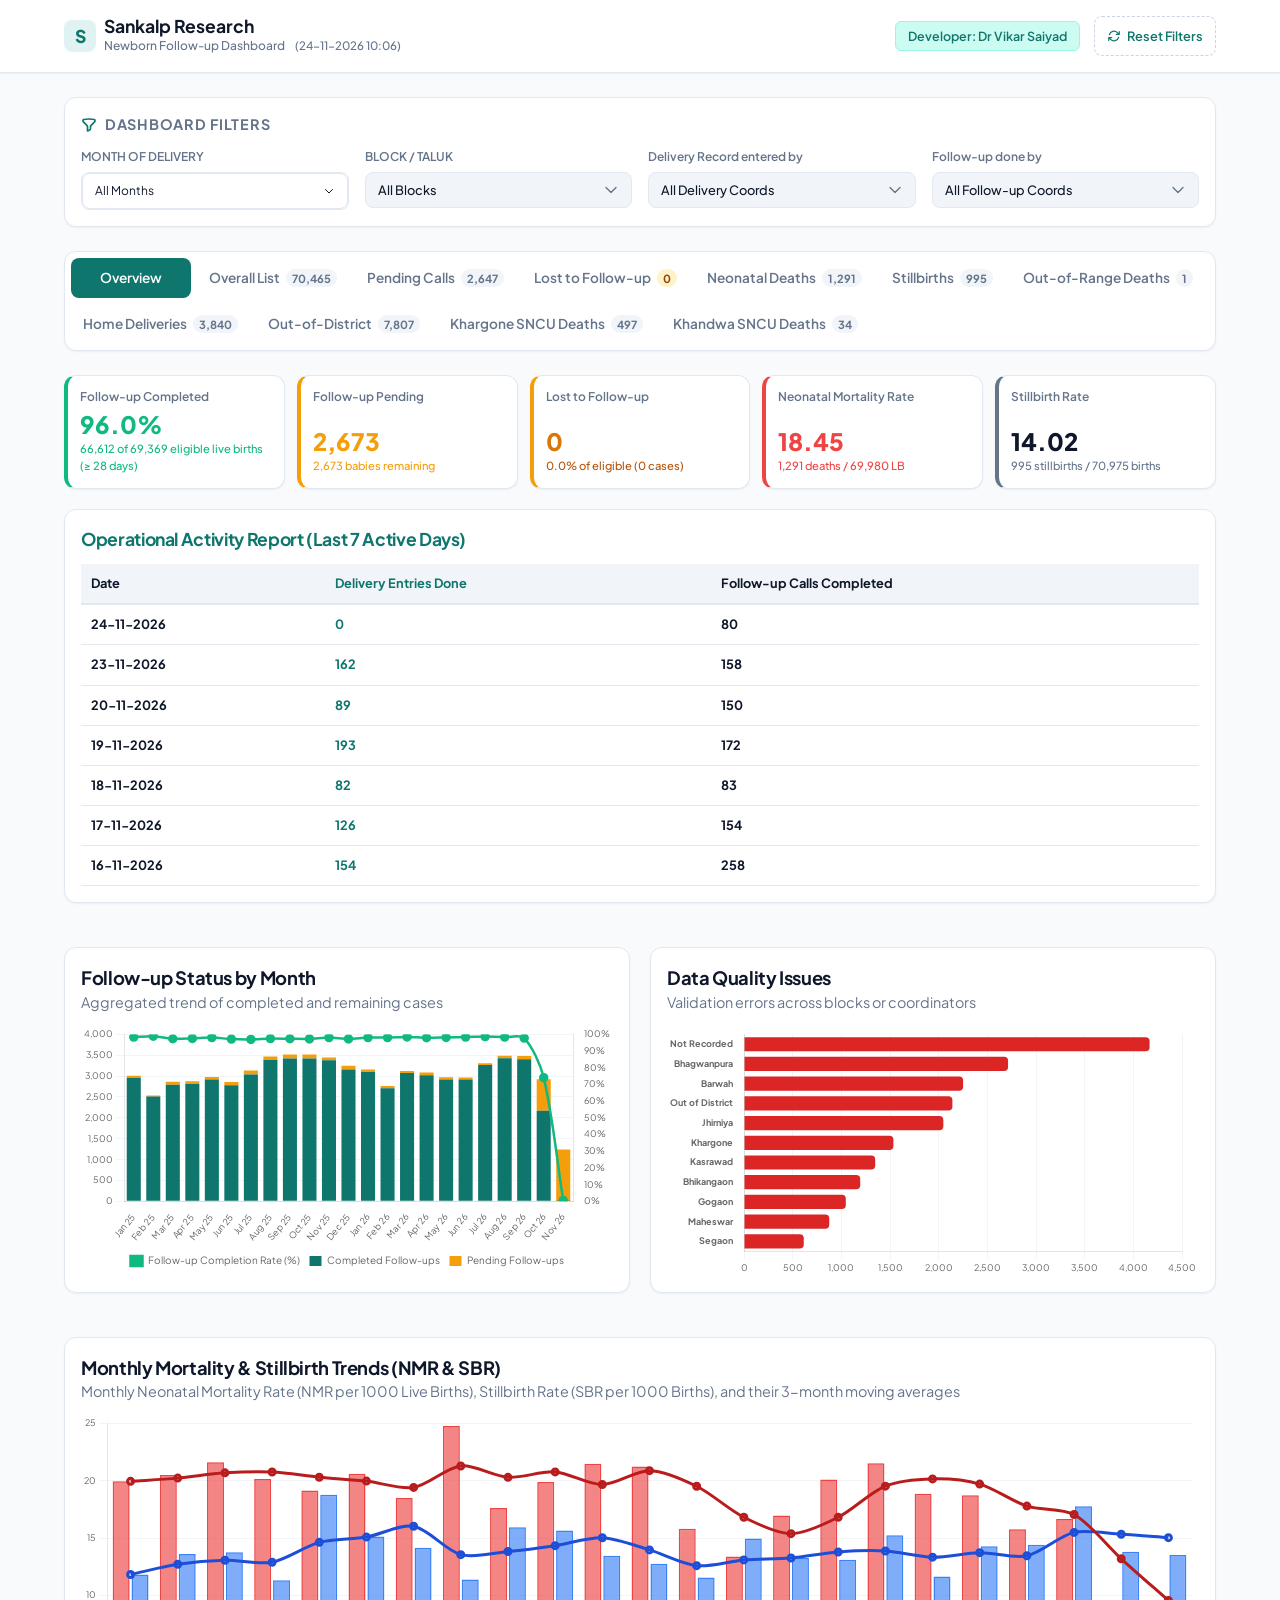
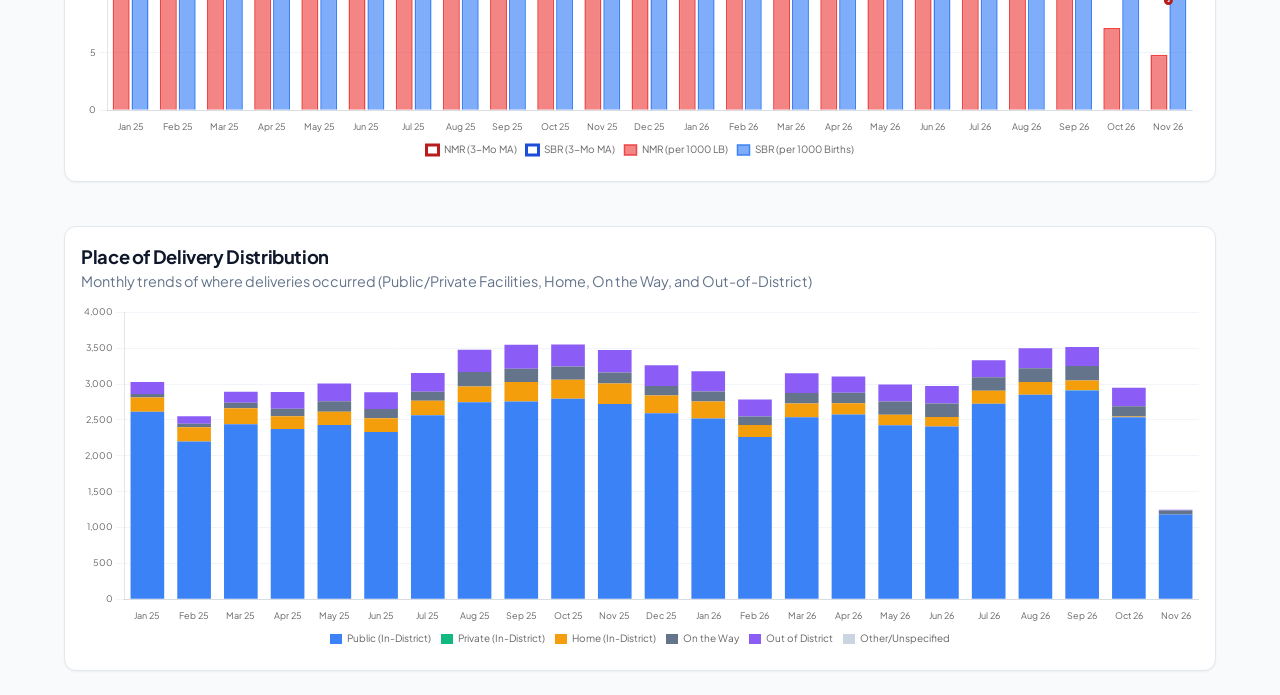
==== index.html @ d277d026 "Dashboard auto-update: 24-11-2026 10:07:12" ====
<!DOCTYPE html>
<html lang="en">
<head>
    <meta charset="UTF-8">
    <meta name="viewport" content="width=device-width, initial-scale=1.0, maximum-scale=1.0, user-scalable=no">
    <title>Sankalp Follow-up Dashboard</title>
    <link rel="stylesheet" href="templates/index.css?v=20261124100701">
    <!-- Chart.js Standalone Bundle -->
    <script src="templates/chart.min.js"></script>
</head>
<body>
    <div class="app-container">
        <!-- Sticky Header Navbar -->
        <header class="app-header">
            <div class="header-inner">
                <div class="brand-section">
                    <div class="brand-logo">S</div>
                    <div class="brand-title-wrap">
                        <span class="brand-title">Sankalp Research</span>
                        <span class="brand-subtitle">Newborn Follow-up Dashboard <span id="dashboard-last-updated" style="font-size: 0.72rem; color: #64748b; font-weight: 500; margin-left: 8px;"></span></span>
                    </div>
                </div>
                <div class="header-actions" style="display: flex; align-items: center; gap: 14px;">
                    <span class="developer-credit" style="font-size: 0.78rem; font-weight: 600; color: #0f766e; background: #ccfbf1; border: 1px solid #99f6e4; padding: 5px 12px; border-radius: 6px; white-space: nowrap;">Developer: Dr Vikar Saiyad</span>
                    <button id="reset-filters" class="reset-filters-btn" title="Reset all active filters">
                        <svg xmlns="http://www.w3.org/2000/svg" fill="none" viewBox="0 0 24 24" stroke-width="2" stroke="currentColor" style="width: 14px; height: 14px;">
                            <path stroke-linecap="round" stroke-linejoin="round" d="M16.023 9.348h4.992v-.001M2.985 19.644v-4.992m0 0h4.992m-4.993 0l3.181 3.183a8.25 8.25 0 0013.803-3.7M4.031 9.865a8.25 8.25 0 0113.803-3.7l3.181 3.182m0-4.991v4.99" />
                        </svg>
                        Reset Filters
                    </button>
                </div>
            </div>
        </header>

        <!-- Main Body Wrapper -->
        <main class="app-main">
            
            <!-- 1. Filters Dashboard Panel -->
            <section class="filters-panel" aria-label="Filters Panel">
                <div class="filters-header">
                    <span class="filters-title">
                        <svg xmlns="http://www.w3.org/2000/svg" fill="none" viewBox="0 0 24 24" stroke-width="2.5" stroke="currentColor" style="width: 16px; height: 16px; stroke: var(--color-primary);">
                            <path stroke-linecap="round" stroke-linejoin="round" d="M12 3c2.755 0 5.455.232 8.083.678.533.09.917.556.917 1.096v1.044a2.25 2.25 0 01-.659 1.591l-5.432 5.432a2.25 2.25 0 00-.659 1.591v2.927a2.25 2.25 0 01-1.244 2.013L9.75 21v-6.568a2.25 2.25 0 00-.659-1.591L3.659 7.409A2.25 2.25 0 013 5.818V4.774c0-.54.384-1.006.917-1.096A48.32 48.32 0 0112 3z" />
                        </svg>
                        Dashboard Filters
                    </span>
                </div>
                <div class="filters-grid">
                    <!-- Month Filter (Custom Multiselect) -->
                    <div class="filter-group" style="position: relative;">
                        <label class="filter-label">MONTH OF DELIVERY</label>
                        <div class="custom-multiselect" id="multiselect-month" style="width: 100%; border: 1px solid var(--color-border); border-radius: var(--radius-sm); background: #fff; cursor: pointer; position: relative;">
                            <div class="multiselect-select-box" style="padding: 6px 12px; font-size: 0.75rem; display: flex; justify-content: space-between; align-items: center; height: 36px; border: 1px solid var(--color-border); border-radius: var(--radius-sm);" onclick="toggleMonthDropdown(event)">
                                <span id="multiselect-label-month">All Months</span>
                                <svg style="width: 12px; height: 12px; fill: none; stroke: currentColor; stroke-width: 2;" viewBox="0 0 24 24">
                                    <path stroke-linecap="round" stroke-linejoin="round" d="M19 9l-7 7-7-7" />
                                </svg>
                            </div>
                            <div class="multiselect-options-container" id="multiselect-options-month" style="display: none; position: absolute; top: 100%; left: 0; right: 0; background: #fff; border: 1px solid var(--color-border); border-radius: var(--radius-sm); max-height: 250px; overflow-y: auto; z-index: 1000; box-shadow: var(--shadow-md); padding: 6px 0;">
                                <div style="padding: 4px 12px; border-bottom: 1px solid var(--color-bg-sunken); display: flex; justify-content: space-between; gap: 8px;">
                                    <button onclick="selectMonthPreset('ALL', event)" style="background: none; border: none; color: var(--color-primary); font-size: 0.7rem; font-weight: 700; cursor: pointer; padding: 0;">Select All</button>
                                    <button onclick="selectMonthPreset('NONE', event)" style="background: none; border: none; color: var(--color-text-muted); font-size: 0.7rem; font-weight: 700; cursor: pointer; padding: 0;">Clear All</button>
                                </div>
                                <div id="multiselect-checkbox-list-month">
                                    <!-- Checkboxes populated dynamically -->
                                </div>
                            </div>
                        </div>
                    </div>
                    <!-- Block Filter -->
                    <div class="filter-group">
                        <label for="filter-block" class="filter-label">BLOCK / TALUK</label>
                        <select id="filter-block" class="filter-select">
                            <option value="ALL">All Blocks</option>
                        </select>
                    </div>
                    <!-- Delivery Coordinator Filter -->
                    <div class="filter-group">
                        <label for="filter-deliv-coord" class="filter-label">Delivery Record entered by</label>
                        <select id="filter-deliv-coord" class="filter-select">
                            <option value="ALL">All Coordinators</option>
                        </select>
                    </div>
                    <!-- Follow-up Coordinator Filter -->
                    <div class="filter-group">
                        <label for="filter-followup-coord" class="filter-label">Follow-up done by</label>
                        <select id="filter-followup-coord" class="filter-select">
                            <option value="ALL">All Coordinators</option>
                        </select>
                    </div>
                </div>
            </section>

            <!-- 2. Tab Navigation Header -->
            <nav class="tab-navigation" aria-label="Dashboard Tab Navigation">
                <button class="tab-btn active" data-tab="overview">
                    Overview
                </button>
                <button class="tab-btn" data-tab="overall">
                    Overall List
                    <span id="badge-overall" class="tab-badge">0</span>
                </button>
                <button class="tab-btn" data-tab="pending">
                    Pending Calls
                    <span id="badge-pending" class="tab-badge">0</span>
                </button>
                <button class="tab-btn" data-tab="lost-followup">
                    Lost to Follow-up
                    <span id="badge-lost-followup" class="tab-badge" style="background: #fef3c7; color: #92400e;">0</span>
                </button>
                <button class="tab-btn" data-tab="deaths">
                    Neonatal Deaths
                    <span id="badge-deaths" class="tab-badge">0</span>
                </button>
                <button class="tab-btn" data-tab="stillbirths">
                    Stillbirths
                    <span id="badge-stillbirths" class="tab-badge">0</span>
                </button>
                <button class="tab-btn" data-tab="out-range-deaths">
                    Out-of-Range Deaths
                    <span id="badge-out-range-deaths" class="tab-badge">0</span>
                </button>
                <button class="tab-btn" data-tab="home-deliveries">
                    Home Deliveries
                    <span id="badge-home-deliveries" class="tab-badge">0</span>
                </button>
                <button class="tab-btn" data-tab="out-district-deliveries">
                    Out-of-District
                    <span id="badge-out-district-deliveries" class="tab-badge">0</span>
                </button>
                <button class="tab-btn" data-tab="sncu-deaths">
                    Khargone SNCU Deaths
                    <span id="badge-sncu-deaths" class="tab-badge">0</span>
                </button>
                <button class="tab-btn" data-tab="khandwa-sncu-deaths">
                    Khandwa SNCU Deaths
                    <span id="badge-khandwa-sncu-deaths" class="tab-badge">0</span>
                </button>
            </nav>

            <!-- ================= TAB 1: OVERVIEW & KPIS ================= -->
            <div id="panel-overview" class="tab-panel active">
                <!-- Summary Statistics Cards -->
                <section class="kpis-grid" aria-label="Key Performance Indicators">
                    <div class="kpi-card kpi-completed">
                        <span class="kpi-title">Follow-up Completed</span>
                        <div>
                            <div id="kpi-completion-rate" class="kpi-value">0%</div>
                            <div id="kpi-completion-detail" class="kpi-subtext" style="color: var(--color-success);">0 completed</div>
                        </div>
                    </div>
                    <div class="kpi-card kpi-pending">
                        <span class="kpi-title">Follow-up Pending</span>
                        <div>
                            <div id="kpi-pending-count" class="kpi-value">0</div>
                            <div id="kpi-pending-detail" class="kpi-subtext" style="color: var(--color-warning);">0 babies remaining</div>
                        </div>
                    </div>
                    <div class="kpi-card kpi-lost" style="border-left: 4px solid #f59e0b; cursor: pointer;" onclick="document.querySelector('[data-tab=\'lost-followup\']').click()" title="Click to view Lost to Follow-up cases">
                        <span class="kpi-title">Lost to Follow-up</span>
                        <div>
                            <div id="kpi-lost-count" class="kpi-value" style="color: #d97706;">0</div>
                            <div id="kpi-lost-detail" class="kpi-subtext" style="color: #b45309;">0 cases</div>
                        </div>
                    </div>
                    <div class="kpi-card kpi-nmr">
                        <span class="kpi-title">Neonatal Mortality Rate</span>
                        <div>
                            <div id="kpi-nmr-rate" class="kpi-value">0.00</div>
                            <div id="kpi-nmr-detail" class="kpi-subtext" style="color: var(--color-danger);">0 deaths / 0 live births</div>
                        </div>
                    </div>
                    <div class="kpi-card kpi-sb">
                        <span class="kpi-title">Stillbirth Rate</span>
                        <div>
                            <div id="kpi-stillbirth-rate" class="kpi-value">0.00</div>
                            <div id="kpi-stillbirth-detail" class="kpi-subtext" style="color: var(--color-text-muted);">0 deaths / 0 total</div>
                        </div>
                    </div>
                </section>

                <!-- Last 7 Days Operational Activity Summary -->
                <section class="activity-banner" style="background:#fff; border:1px solid var(--color-border); border-radius:var(--radius-md); padding:16px; margin-bottom:24px; box-shadow:var(--shadow-sm);">
                    <h2 style="font-size:1.1rem; font-weight:700; color:var(--color-primary); margin:0 0 12px 0; display:flex; align-items:center; gap:8px;">
                         Operational Activity Report (Last 7 Active Days)
                    </h2>
                    <div style="overflow-x:auto;">
                        <table class="linelist-table" style="width:100%; border-collapse:collapse; font-size:0.8rem; background:#fff;">
                            <thead>
                                <tr style="background:var(--color-bg-sunken); text-align:left;">
                                    <th style="padding:10px; border-bottom:2px solid var(--color-border); font-weight:700;">Date</th>
                                    <th style="padding:10px; border-bottom:2px solid var(--color-border); color:var(--color-primary); font-weight:700;">Delivery Entries Done</th>
                                    <th style="padding:10px; border-bottom:2px solid var(--color-border); color:var(--color-secondary); font-weight:700;">Follow-up Calls Completed</th>
                                </tr>
                            </thead>
                            <tbody id="activity-report-body">
                                <!-- Populated dynamically -->
                            </tbody>
                        </table>
                    </div>
                </section>

                <!-- Visual Charts Trend Section -->
                <section class="charts-section" aria-label="Visual Analytics">
                    <div class="chart-card">
                        <div class="chart-header">
                            <h2>Follow-up Status by Month</h2>
                            <p>Aggregated trend of completed and remaining cases</p>
                        </div>
                        <div class="chart-container">
                            <canvas id="monthlyTrendChart"></canvas>
                        </div>
                    </div>
                    <div class="chart-card">
                        <div class="chart-header">
                            <h2>Data Quality Issues</h2>
                            <p>Validation errors across blocks or coordinators</p>
                        </div>
                        <div class="chart-container">
                            <canvas id="blockCompletionChart"></canvas>
                        </div>
                    </div>
                </section>

                <!-- Full-width Monthly Mortality & Stillbirth Trends Chart -->
                <section style="margin-top:24px;">
                    <div class="chart-card" style="width:100%; min-height:400px;">
                        <div class="chart-header">
                            <h2>Monthly Mortality & Stillbirth Trends (NMR & SBR)</h2>
                            <p>Monthly Neonatal Mortality Rate (NMR per 1000 Live Births), Stillbirth Rate (SBR per 1000 Births), and their 3-month moving averages</p>
                        </div>
                        <div class="chart-container" style="height:350px;">
                            <canvas id="mortalityTrendChart"></canvas>
                        </div>
                    </div>
                </section>

                <!-- Place of Delivery Distribution Chart -->
                <section style="margin-top:24px;">
                    <div class="chart-card" style="width:100%; min-height:400px;">
                        <div class="chart-header">
                            <h2>Place of Delivery Distribution</h2>
                            <p>Monthly trends of where deliveries occurred (Public/Private Facilities, Home, On the Way, and Out-of-District)</p>
                        </div>
                        <div class="chart-container" style="height:350px;">
                            <canvas id="placeOfDeliveryChart"></canvas>
                        </div>
                    </div>
                </section>
            </div>

            <!-- ================= TAB 2: OVERALL LINE LIST ================= -->
            <div id="panel-overall" class="tab-panel">
                <div class="line-list-wrapper">
                    <div class="list-header-row">
                        <div class="list-title-wrap">
                            <h2>Overall Delivery Records</h2>
                            <p>Full registry of births, tracking delivery status and outcomes (Click rows to expand details)</p>
                        </div>
                        <div class="list-controls">
                            <!-- Toggle to show only discrepancy cases -->
                            <div class="filter-group" style="margin: 0; min-width: 180px; display: inline-flex; flex-direction: column;">
                                <label for="filter-discrepancy-notif-reg" class="filter-label" style="font-size: 0.65rem; margin-bottom: 2px; font-weight: 700; color: var(--color-text-muted);">NOTIFICATION & REGISTRATION VALIDATION FILTER</label>
                                <select id="filter-discrepancy-notif-reg" class="filter-select" style="font-size: 0.75rem; padding: 4px 8px; height: 32px; border: 1px solid var(--color-border); border-radius: var(--radius-sm); background: #fff; cursor: pointer;">
                                    <option value="ALL">All Records</option>
                                    <option value="ANY">Any Form 1 Error</option>
                                    <option value="NONE">No Form 1 Error</option>
                                    <option value="1.1">1.1 Delivery Date Missing</option>
                                    <option value="1.2">1.2 Block Name Missing</option>
                                    <option value="1.3">1.3 Gestational Age Missing</option>
                                    <option value="1.4">1.4 Gestational Age Mismatch</option>
                                    <option value="1.5">1.5 Delivery Type Missing</option>
                                    <option value="1.6">1.6 Delivery Location Missing</option>
                                    <option value="1.7">1.7 Number of Babies Delivered Missing</option>
                                    <option value="1.8">1.8 Baby Not Registered after Notification</option>
                                    <option value="1.9">1.9 Status of the baby at birth mismatched</option>
                                    <option value="1.10">1.10 Stillbirth with GA < 28 wks or Weight < 1000g</option>
                                    <option value="1.11">1.11 Baby Gender Missing</option>
                                    <option value="1.12">1.12 Birth Weight Missing / 9999</option>
                                    <option value="1.13">1.13 Gestational Age < 24 for Live Birth</option>
                                    <option value="1.14">1.14 Intergrowth Chart GA vs BW Mismatch</option>
                                    <option value="1.15">1.15 Mobile Number Issues</option>
                                    <option value="1.16">1.16 Duplicate Entries</option>
                                    <option value="1.17">1.17 Future Date Issues</option>
                                </select>
                            </div>
                            <div class="filter-group" style="margin: 0; min-width: 180px; display: inline-flex; flex-direction: column; margin-left: 12px;">
                                <label for="filter-discrepancy-day29" class="filter-label" style="font-size: 0.65rem; margin-bottom: 2px; font-weight: 700; color: var(--color-text-muted);">DAY 29 FOLLOW-UP VALIDATION FILTER</label>
                                <select id="filter-discrepancy-day29" class="filter-select" style="font-size: 0.75rem; padding: 4px 8px; height: 32px; border: 1px solid var(--color-border); border-radius: var(--radius-sm); background: #fff; cursor: pointer;">
                                    <option value="ALL">All Records</option>
                                    <option value="ANY">Any Form 2 Error</option>
                                    <option value="NONE">No Form 2 Error</option>
                                    <option value="2.1">2.1 Status of Baby at Day 29 Follow-up Missing / Due</option>
                                    <option value="2.2">2.2 Date of Death Missing</option>
                                    <option value="2.3">2.3 Place of Death Missing</option>
                                    <option value="2.4">2.4 Age at Death Invalid</option>
                                    <option value="2.5">2.5 Factors Associated with newborn deaths missing</option>
                                    <option value="2.6">2.6 Follow-up Date Conflicts</option>
                                    <option value="2.7">2.7 Death Timeline Issues</option>
                                </select>
                            </div>
                            <div class="filter-group" style="margin: 0; min-width: 180px; display: inline-flex; flex-direction: column; margin-left: 12px;">
                                <label for="filter-deliv-loc" class="filter-label" style="font-size: 0.65rem; margin-bottom: 2px; font-weight: 700; color: var(--color-text-muted);">DELIVERY LOCATION FILTER</label>
                                <select id="filter-deliv-loc" class="filter-select" style="font-size: 0.75rem; padding: 4px 8px; height: 32px; border: 1px solid var(--color-border); border-radius: var(--radius-sm); background: #fff; cursor: pointer;">
                                    <option value="ALL">All Locations</option>
                                    <option value="Public Facility (In-District)">Public Facility (In-District)</option>
                                    <option value="Private Facility (In-District)">Private Facility (In-District)</option>
                                    <option value="Home (In-District)">Home (In-District)</option>
                                    <option value="On the Way">On the Way</option>
                                    <option value="Out of District">Out of District</option>
                                    <option value="Other/Unspecified">Other/Unspecified</option>
                                </select>
                            </div>
                            <span id="overall-count-badge" class="list-count-badge">0 records</span>
                            <div class="search-bar-wrap">
                                <svg class="search-icon" xmlns="http://www.w3.org/2000/svg" fill="none" viewBox="0 0 24 24" stroke-width="2" stroke="currentColor">
                                    <path stroke-linecap="round" stroke-linejoin="round" d="M21 21l-5.197-5.197m0 0A7.5 7.5 0 105.196 5.196a7.5 7.5 0 0010.637 10.637z" />
                                </svg>
                                <input id="search-overall" type="search" class="search-input" placeholder="Search mother name, ID, phone...">
                            </div>
                            <div class="export-btn-group" style="display: flex; gap: 8px; align-items: center; margin-left: 12px; margin-right: 4px;">
                                <button onclick="exportToCSV('overall')" class="export-btn" title="Export filtered list to Excel CSV" style="display: inline-flex; align-items: center; gap: 4px; padding: 5px 10px; font-size: 11px; font-weight: 600; color: #fff; background: var(--color-primary); border: none; border-radius: var(--radius-sm); cursor: pointer; transition: background 0.15s ease;">
                                    <svg style="width: 12px; height: 12px;" fill="currentColor" viewBox="0 0 24 24"><path d="M19 9h-4V3H9v6H5l7 7 7-7zM5 18v2h14v-2H5z"/></svg> Export
                                </button>
                                <button onclick="copyToClipboard('overall')" class="export-btn" title="Copy filtered list to clipboard" style="display: inline-flex; align-items: center; gap: 4px; padding: 5px 10px; font-size: 11px; font-weight: 600; color: #fff; background: var(--color-secondary); border: none; border-radius: var(--radius-sm); cursor: pointer; transition: background 0.15s ease;">
                                    <svg style="width: 12px; height: 12px;" fill="currentColor" viewBox="0 0 24 24"><path d="M16 1H4c-1.1 0-2 .9-2 2v14h2V3h12V1zm3 4H8c-1.1 0-2 .9-2 2v14c0 1.1.9 2 2 2h11c1.1 0 2-.9 2-2V7c0-1.1-.9-2-2-2zm0 16H8V7h11v14z"/></svg> Copy
                                </button>
                            </div>
                        </div>
                    </div>

                    <!-- Desktop Tables Container -->
                    <div class="table-responsive-container">
                        <table class="dashboard-table" id="overall-table">
                            <thead>
                                <tr>
                                    <th class="sortable" data-sort="id">Record ID <span class="sort-indicator"></span></th>
                                    <th class="sortable" data-sort="block">Block <span class="sort-indicator"></span></th>
                                    <th class="sortable" data-sort="name">Mother Name <span class="sort-indicator"></span></th>
                                    <th class="sortable" data-sort="deliv_date">Delivery Date <span class="sort-indicator"></span></th>
                                    <th class="sortable" data-sort="deliv_loc">Delivery Location <span class="sort-indicator"></span></th>
                                    <th class="sortable" data-sort="deliv_place">Delivery Place Name <span class="sort-indicator"></span></th>
                                    <th class="sortable" data-sort="phone1">Family Mobile <span class="sort-indicator"></span></th>
                                    <th>Baby 1 Final Status</th>
                                    <th>Baby 2 Final Status</th>
                                    <th>Baby 3 Final Status</th>
                                    <th class="sortable" data-sort="has_disc">Issues <span class="sort-indicator"></span></th>
                                </tr>
                            </thead>
                            <tbody id="overall-table-body">
                                <!-- Populated dynamically -->
                            </tbody>
                        </table>
                    </div>

                    <!-- Mobile Card Stack Container -->
                    <div id="overall-cards-container" class="cards-list-container">
                        <!-- Populated dynamically -->
                    </div>

                    <div class="load-more-wrap">
                        <button id="load-more-overall" class="load-more-btn">Load More Records</button>
                    </div>
                </div>
            </div>

            <!-- ================= TAB 3: PENDING FOLLOW UP LINE LIST ================= -->
            <div id="panel-pending" class="tab-panel">
                <div class="line-list-wrapper">
                    <div class="list-header-row">
                        <div class="list-title-wrap">
                            <h2>Remaining 28-day Follow-up Calls</h2>
                            <p>Live list of mothers requiring newborn tracking calls with address & ASHA contacts</p>
                        </div>
                        <div class="list-controls">
                            <span id="pending-count-badge" class="list-count-badge">0 pending</span>
                            <div class="filter-group-inline" style="margin-right: 12px; display: inline-flex; align-items: center; gap: 6px;">
                                <label for="filter-pending-type" style="font-size: 0.65rem; font-weight: 700; color: var(--color-text-muted); text-transform: uppercase;">Follow-up Type</label>
                                <select id="filter-pending-type" class="filter-select" style="font-size: 0.75rem; padding: 4px 8px; height: 32px; border: 1px solid var(--color-border); border-radius: var(--radius-sm); background: #fff; cursor: pointer; min-width: 250px;">
                                    <option value="ALL">All Pending (Age >= 29 Days)</option>
                                    <option value="D29">29th Day Follow-up (Age 29 Days)</option>
                                    <option value="OVERDUE">Previous Pending Follow-ups (Age >= 30 Days)</option>
                                </select>
                            </div>
                            <div class="search-bar-wrap">
                                <svg class="search-icon" xmlns="http://www.w3.org/2000/svg" fill="none" viewBox="0 0 24 24" stroke-width="2" stroke="currentColor">
                                    <path stroke-linecap="round" stroke-linejoin="round" d="M21 21l-5.197-5.197m0 0A7.5 7.5 0 105.196 5.196a7.5 7.5 0 0010.637 10.637z" />
                                </svg>
                                <input id="search-pending" type="search" class="search-input" placeholder="Search name, phone, village...">
                            </div>
                            <div class="export-btn-group" style="display: flex; gap: 8px; align-items: center; margin-left: 12px; margin-right: 4px;">
                                <button onclick="exportToCSV('pending')" class="export-btn" title="Export filtered list to Excel CSV" style="display: inline-flex; align-items: center; gap: 4px; padding: 5px 10px; font-size: 11px; font-weight: 600; color: #fff; background: var(--color-primary); border: none; border-radius: var(--radius-sm); cursor: pointer; transition: background 0.15s ease;">
                                    <svg style="width: 12px; height: 12px;" fill="currentColor" viewBox="0 0 24 24"><path d="M19 9h-4V3H9v6H5l7 7 7-7zM5 18v2h14v-2H5z"/></svg> Export
                                </button>
                                <button onclick="copyToClipboard('pending')" class="export-btn" title="Copy filtered list to clipboard" style="display: inline-flex; align-items: center; gap: 4px; padding: 5px 10px; font-size: 11px; font-weight: 600; color: #fff; background: var(--color-secondary); border: none; border-radius: var(--radius-sm); cursor: pointer; transition: background 0.15s ease;">
                                    <svg style="width: 12px; height: 12px;" fill="currentColor" viewBox="0 0 24 24"><path d="M16 1H4c-1.1 0-2 .9-2 2v14h2V3h12V1zm3 4H8c-1.1 0-2 .9-2 2v14c0 1.1.9 2 2 2h11c1.1 0 2-.9 2-2V7c0-1.1-.9-2-2-2zm0 16H8V7h11v14z"/></svg> Copy
                                </button>
                            </div>
                        </div>
                    </div>

                    <!-- Desktop Tables Container -->
                    <div class="table-responsive-container">
                        <table class="dashboard-table" id="pending-table">
                            <thead>
                                <tr>
                                    <th class="sortable" data-sort="id">Record ID <span class="sort-indicator"></span></th>
                                    <th class="sortable" data-sort="block">Block <span class="sort-indicator"></span></th>
                                    <th class="sortable" data-sort="name">Mother Name <span class="sort-indicator"></span></th>
                                    <th class="sortable" data-sort="delivery_date">Delivery Date <span class="sort-indicator"></span></th>
                                    <th class="sortable" data-sort="coord">Entered By <span class="sort-indicator"></span></th>
                                    <th class="sortable" data-sort="village">Address Details (Village, GP) <span class="sort-indicator"></span></th>
                                    <th>ASHA & Subcentre Contacts</th>
                                    <th>Calls (Pill Buttons)</th>
                                    <th>Final Status</th>
                                </tr>
                            </thead>
                            <tbody id="pending-table-body">
                                <!-- Populated dynamically -->
                            </tbody>
                        </table>
                    </div>

                    <!-- Mobile Card Stack Container -->
                    <div id="pending-cards-container" class="cards-list-container">
                        <!-- Populated dynamically -->
                    </div>

                    <div class="load-more-wrap">
                        <button id="load-more-pending" class="load-more-btn">Load More Pending</button>
                    </div>
                </div>
            </div>


            <!-- ================= TAB: LOST TO FOLLOW-UP LINE LIST ================= -->
            <div id="panel-lost-followup" class="tab-panel">
                <div class="line-list-wrapper">
                    <div class="list-header-row">
                        <div class="list-title-wrap">
                            <h2>Lost to Follow-up Cases</h2>
                            <p>Line list of mothers and newborns where 28-day follow-up could not be completed due to invalid numbers, switch off, or migration</p>
                        </div>
                        <div class="list-controls">
                            <span id="lost-followup-count-badge" class="list-count-badge">0 cases</span>
                            <div class="filter-group-inline" style="margin-right: 12px; display: inline-flex; align-items: center; gap: 6px;">
                                <label for="filter-lost-category" style="font-size: 0.65rem; font-weight: 700; color: var(--color-text-muted); text-transform: uppercase;">Lost Reason</label>
                                <select id="filter-lost-category" class="filter-select" style="font-size: 0.75rem; padding: 4px 8px; height: 32px; border: 1px solid var(--color-border); border-radius: var(--radius-sm); background: #fff; cursor: pointer; min-width: 200px;">
                                    <option value="ALL">All Reasons</option>
                                    <option value="Wrong Number">Wrong Number (गलत नंबर)</option>
                                    <option value="Switched Off">Switched Off (स्विच ऑफ)</option>
                                    <option value="Not Responding">Not Responding (कॉल नहीं उठाया)</option>
                                    <option value="Contact Not Available">Contact Not Available (संपर्क उपलब्ध नहीं)</option>
                                    <option value="Out of District / Migrated">Out of District / Migrated (पलायन)</option>
                                    <option value="Other Reason">Other Reason (अन्य कारण)</option>
                                </select>
                            </div>
                            <div class="search-bar-wrap">
                                <svg class="search-icon" xmlns="http://www.w3.org/2000/svg" fill="none" viewBox="0 0 24 24" stroke-width="2" stroke="currentColor">
                                    <path stroke-linecap="round" stroke-linejoin="round" d="M21 21l-5.197-5.197m0 0A7.5 7.5 0 105.196 5.196a7.5 7.5 0 0010.637 10.637z" />
                                </svg>
                                <input id="search-lost-followup" type="search" class="search-input" placeholder="Search name, phone, village, reason...">
                            </div>
                            <div class="export-btn-group" style="display: flex; gap: 8px; align-items: center; margin-left: 12px; margin-right: 4px;">
                                <button onclick="exportToCSV('lost-followup')" class="export-btn" title="Export filtered list to Excel CSV" style="display: inline-flex; align-items: center; gap: 4px; padding: 5px 10px; font-size: 11px; font-weight: 600; color: #fff; background: var(--color-primary); border: none; border-radius: var(--radius-sm); cursor: pointer; transition: background 0.15s ease;">
                                    <svg style="width: 12px; height: 12px;" fill="currentColor" viewBox="0 0 24 24"><path d="M19 9h-4V3H9v6H5l7 7 7-7zM5 18v2h14v-2H5z"/></svg> Export
                                </button>
                                <button onclick="copyToClipboard('lost-followup')" class="export-btn" title="Copy filtered list to clipboard" style="display: inline-flex; align-items: center; gap: 4px; padding: 5px 10px; font-size: 11px; font-weight: 600; color: #fff; background: var(--color-secondary); border: none; border-radius: var(--radius-sm); cursor: pointer; transition: background 0.15s ease;">
                                    <svg style="width: 12px; height: 12px;" fill="currentColor" viewBox="0 0 24 24"><path d="M16 1H4c-1.1 0-2 .9-2 2v14h2V3h12V1zm3 4H8c-1.1 0-2 .9-2 2v14c0 1.1.9 2 2 2h11c1.1 0 2-.9 2-2V7c0-1.1-.9-2-2-2zm0 16H8V7h11v14z"/></svg> Copy
                                </button>
                            </div>
                        </div>
                    </div>

                    <!-- Desktop Tables Container -->
                    <div class="table-responsive-container">
                        <table class="dashboard-table" id="lost-followup-table">
                            <thead>
                                <tr>
                                    <th class="sortable" data-sort="id">Record ID <span class="sort-indicator"></span></th>
                                    <th class="sortable" data-sort="block">Block <span class="sort-indicator"></span></th>
                                    <th class="sortable" data-sort="name">Mother Name <span class="sort-indicator"></span></th>
                                    <th class="sortable" data-sort="delivery_date">Delivery Date & Age <span class="sort-indicator"></span></th>
                                    <th class="sortable" data-sort="followup_coord">Follow-up Coordinator <span class="sort-indicator"></span></th>
                                    <th class="sortable" data-sort="village">Address Details (Village, Subcentre) <span class="sort-indicator"></span></th>
                                    <th>ANM & CHO Contacts</th>
                                    <th>Family Mobile No.</th>
                                    <th>Loss Category & Remark</th>
                                </tr>
                            </thead>
                            <tbody id="lost-followup-table-body">
                                <!-- Populated dynamically -->
                            </tbody>
                        </table>
                    </div>

                    <!-- Mobile Card Stack Container -->
                    <div id="lost-followup-cards-container" class="cards-list-container">
                        <!-- Populated dynamically -->
                    </div>

                    <div class="load-more-wrap">
                        <button id="load-more-lost-followup" class="load-more-btn">Load More Lost Cases</button>
                    </div>
                </div>
            </div>

            <!-- ================= TAB 4: NEONATAL DEATHS LINE LIST ================= -->
            <div id="panel-deaths" class="tab-panel">
                <div class="line-list-wrapper">
                    <div class="list-header-row">
                        <div class="list-title-wrap">
                            <h2>Neonatal Death Registry (<= 28 Days)</h2>
                            <p>List of live-born babies who died during the neonatal follow-up window</p>
                        </div>
                        <div class="list-controls">
                            <span id="deaths-count-badge" class="list-count-badge">0 deaths</span>
                            <div class="search-bar-wrap">
                                <svg class="search-icon" xmlns="http://www.w3.org/2000/svg" fill="none" viewBox="0 0 24 24" stroke-width="2" stroke="currentColor">
                                    <path stroke-linecap="round" stroke-linejoin="round" d="M21 21l-5.197-5.197m0 0A7.5 7.5 0 105.196 5.196a7.5 7.5 0 0010.637 10.637z" />
                                </svg>
                                <input id="search-deaths" type="search" class="search-input" placeholder="Search mother name, baby ID...">
                            </div>
                            <div class="export-btn-group" style="display: flex; gap: 8px; align-items: center; margin-left: 12px; margin-right: 4px;">
                                <button onclick="exportToCSV('deaths')" class="export-btn" title="Export filtered list to Excel CSV" style="display: inline-flex; align-items: center; gap: 4px; padding: 5px 10px; font-size: 11px; font-weight: 600; color: #fff; background: var(--color-primary); border: none; border-radius: var(--radius-sm); cursor: pointer; transition: background 0.15s ease;">
                                    <svg style="width: 12px; height: 12px;" fill="currentColor" viewBox="0 0 24 24"><path d="M19 9h-4V3H9v6H5l7 7 7-7zM5 18v2h14v-2H5z"/></svg> Export
                                </button>
                                <button onclick="copyToClipboard('deaths')" class="export-btn" title="Copy filtered list to clipboard" style="display: inline-flex; align-items: center; gap: 4px; padding: 5px 10px; font-size: 11px; font-weight: 600; color: #fff; background: var(--color-secondary); border: none; border-radius: var(--radius-sm); cursor: pointer; transition: background 0.15s ease;">
                                    <svg style="width: 12px; height: 12px;" fill="currentColor" viewBox="0 0 24 24"><path d="M16 1H4c-1.1 0-2 .9-2 2v14h2V3h12V1zm3 4H8c-1.1 0-2 .9-2 2v14c0 1.1.9 2 2 2h11c1.1 0 2-.9 2-2V7c0-1.1-.9-2-2-2zm0 16H8V7h11v14z"/></svg> Copy
                                </button>
                            </div>
                        </div>
                    </div>

                    <!-- Neonatal Deaths Sub-Filters -->
                    <div class="tab-filters-row" style="display:flex; flex-wrap:wrap; gap:16px; margin-bottom:16px; background:#f8fafc; padding:12px; border-radius:var(--radius-sm); border: 1px solid var(--color-border); align-items:center;">
                        <div class="filter-group" style="margin: 0; min-width: 140px; display: flex; flex-direction: column;">
                            <label for="filter-death-baby-num" class="filter-label" style="font-size: 0.65rem; margin-bottom: 2px; font-weight:700; color: var(--color-text-muted);">FILTER BY BABY NUMBER</label>
                            <select id="filter-death-baby-num" class="filter-select" style="font-size: 0.75rem; padding: 4px 8px; height: 32px; width: 100%; border: 1px solid var(--color-border); border-radius: var(--radius-sm); background: #fff; cursor: pointer;">
                                <option value="ALL">All Babies</option>
                                <option value="Baby 1">Baby 1</option>
                                <option value="Baby 2">Baby 2</option>
                                <option value="Baby 3">Baby 3</option>
                            </select>
                        </div>
                        <div class="filter-group" style="margin: 0; min-width: 180px; display: flex; flex-direction: column;">
                            <label for="filter-death-place" class="filter-label" style="font-size: 0.65rem; margin-bottom: 2px; font-weight:700; color: var(--color-text-muted);">FILTER BY PLACE OF DEATH</label>
                            <select id="filter-death-place" class="filter-select" style="font-size: 0.75rem; padding: 4px 8px; height: 32px; width: 100%; border: 1px solid var(--color-border); border-radius: var(--radius-sm); background: #fff; cursor: pointer;">
                                <option value="ALL">All Places of Death</option>
                            </select>
                        </div>
                        <div class="filter-group" style="margin: 0; min-width: 200px; display: flex; flex-direction: column;">
                            <label for="filter-death-deliv-place" class="filter-label" style="font-size: 0.65rem; margin-bottom: 2px; font-weight:700; color: var(--color-text-muted);">FILTER BY PLACE OF DELIVERY (COL BY)</label>
                            <select id="filter-death-deliv-place" class="filter-select" style="font-size: 0.75rem; padding: 4px 8px; height: 32px; width: 100%; border: 1px solid var(--color-border); border-radius: var(--radius-sm); background: #fff; cursor: pointer;">
                                <option value="ALL">All Places of Delivery</option>
                            </select>
                        </div>
                    </div>

                    <!-- Desktop Tables Container -->
                    <div class="table-responsive-container">
                        <table class="dashboard-table" id="deaths-table">
                            <thead>
                                <tr>
                                    <th class="sortable" data-sort="id">Record ID <span class="sort-indicator">↕</span></th>
                                    <th class="sortable" data-sort="block">Block <span class="sort-indicator">↕</span></th>
                                    <th class="sortable" data-sort="name">Mother Name <span class="sort-indicator">↕</span></th>
                                    <th class="sortable" data-sort="baby_num">Baby <span class="sort-indicator">↕</span></th>
                                    <th class="sortable" data-sort="sex">Sex <span class="sort-indicator">↕</span></th>
                                    <th class="sortable" data-sort="weight">Birth Weight <span class="sort-indicator">↕</span></th>
                                    <th class="sortable" data-sort="delivery_date">Delivery Date <span class="sort-indicator">↕</span></th>
                                    <th class="sortable" data-sort="death_date">Death Date <span class="sort-indicator">↕</span></th>
                                    <th class="sortable" data-sort="age_at_death">Age at Death <span class="sort-indicator">↕</span></th>
                                    <th class="sortable" data-sort="place_of_death">Place of Death <span class="sort-indicator">↕</span></th>
                                    <th class="sortable" data-sort="phone1">Phone <span class="sort-indicator">↕</span></th>
                                </tr>
                            </thead>
                            <tbody id="deaths-table-body">
                                <!-- Populated dynamically -->
                            </tbody>
                        </table>
                    </div>

                    <!-- Mobile Card Stack Container -->
                    <div id="deaths-cards-container" class="cards-list-container">
                        <!-- Populated dynamically -->
                    </div>

                    <div class="load-more-wrap">
                        <button id="load-more-deaths" class="load-more-btn">Load More Deaths</button>
                    </div>
                </div>
            </div>

            <!-- ================= TAB 5: STILLBIRTH LINE LIST ================= -->
            <div id="panel-stillbirths" class="tab-panel">
                <div class="line-list-wrapper">
                    <div class="list-header-row">
                        <div class="list-title-wrap">
                            <h2>Stillbirth / IUD Registry</h2>
                            <p>List of stillborn cases (Intrauterine Deaths) reported at registration</p>
                        </div>
                        <div class="list-controls">
                            <span id="stillbirths-count-badge" class="list-count-badge">0 stillbirths</span>
                            <div class="search-bar-wrap">
                                <svg class="search-icon" xmlns="http://www.w3.org/2000/svg" fill="none" viewBox="0 0 24 24" stroke-width="2" stroke="currentColor">
                                    <path stroke-linecap="round" stroke-linejoin="round" d="M21 21l-5.197-5.197m0 0A7.5 7.5 0 105.196 5.196a7.5 7.5 0 0010.637 10.637z" />
                                </svg>
                                <input id="search-stillbirths" type="search" class="search-input" placeholder="Search mother name, baby ID...">
                            </div>
                            <div class="export-btn-group" style="display: flex; gap: 8px; align-items: center; margin-left: 12px; margin-right: 4px;">
                                <button onclick="exportToCSV('stillbirths')" class="export-btn" title="Export filtered list to Excel CSV" style="display: inline-flex; align-items: center; gap: 4px; padding: 5px 10px; font-size: 11px; font-weight: 600; color: #fff; background: var(--color-primary); border: none; border-radius: var(--radius-sm); cursor: pointer; transition: background 0.15s ease;">
                                    <svg style="width: 12px; height: 12px;" fill="currentColor" viewBox="0 0 24 24"><path d="M19 9h-4V3H9v6H5l7 7 7-7zM5 18v2h14v-2H5z"/></svg> Export
                                </button>
                                <button onclick="copyToClipboard('stillbirths')" class="export-btn" title="Copy filtered list to clipboard" style="display: inline-flex; align-items: center; gap: 4px; padding: 5px 10px; font-size: 11px; font-weight: 600; color: #fff; background: var(--color-secondary); border: none; border-radius: var(--radius-sm); cursor: pointer; transition: background 0.15s ease;">
                                    <svg style="width: 12px; height: 12px;" fill="currentColor" viewBox="0 0 24 24"><path d="M16 1H4c-1.1 0-2 .9-2 2v14h2V3h12V1zm3 4H8c-1.1 0-2 .9-2 2v14c0 1.1.9 2 2 2h11c1.1 0 2-.9 2-2V7c0-1.1-.9-2-2-2zm0 16H8V7h11v14z"/></svg> Copy
                                </button>
                            </div>
                        </div>
                    </div>

                    <!-- Stillbirths Sub-Filters -->
                    <div class="tab-filters-row" style="display:flex; flex-wrap:wrap; gap:16px; margin-bottom:16px; background:#f8fafc; padding:12px; border-radius:var(--radius-sm); border: 1px solid var(--color-border); align-items:center;">
                        <div class="filter-group" style="margin: 0; min-width: 180px; display: flex; flex-direction: column;">
                            <label for="filter-stillbirth-loc" class="filter-label" style="font-size: 0.65rem; margin-bottom: 2px; font-weight:700; color: var(--color-text-muted);">FILTER BY DELIVERY LOCATION</label>
                            <select id="filter-stillbirth-loc" class="filter-select" style="font-size: 0.75rem; padding: 4px 8px; height: 32px; width: 100%; border: 1px solid var(--color-border); border-radius: var(--radius-sm); background: #fff; cursor: pointer;">
                                <option value="ALL">All Locations</option>
                                <option value="Home">Home</option>
                                <option value="Public health facility">Public health facility</option>
                                <option value="Private health facility">Private health facility</option>
                                <option value="On the way">On the way</option>
                            </select>
                        </div>
                        <div class="filter-group" style="margin: 0; min-width: 140px; display: flex; flex-direction: column;">
                            <label for="filter-stillbirth-baby-num" class="filter-label" style="font-size: 0.65rem; margin-bottom: 2px; font-weight:700; color: var(--color-text-muted);">FILTER BY BABY NUMBER</label>
                            <select id="filter-stillbirth-baby-num" class="filter-select" style="font-size: 0.75rem; padding: 4px 8px; height: 32px; width: 100%; border: 1px solid var(--color-border); border-radius: var(--radius-sm); background: #fff; cursor: pointer;">
                                <option value="ALL">All Babies</option>
                                <option value="Baby 1">Baby 1</option>
                                <option value="Baby 2">Baby 2</option>
                                <option value="Baby 3">Baby 3</option>
                            </select>
                        </div>
                        <div class="filter-group" style="margin: 0; min-width: 180px; display: flex; flex-direction: column;">
                            <label for="filter-stillbirth-place" class="filter-label" style="font-size: 0.65rem; margin-bottom: 2px; font-weight:700; color: var(--color-text-muted);">FILTER BY PLACE NAME</label>
                            <select id="filter-stillbirth-place" class="filter-select" style="font-size: 0.75rem; padding: 4px 8px; height: 32px; width: 100%; border: 1px solid var(--color-border); border-radius: var(--radius-sm); background: #fff; cursor: pointer;">
                                <option value="ALL">All Places</option>
                            </select>
                        </div>
                    </div>

                    <!-- Desktop Tables Container -->
                    <div class="table-responsive-container">
                        <table class="dashboard-table" id="stillbirths-table">
                            <thead>
                                <tr>
                                    <th class="sortable" data-sort="id">Record ID <span class="sort-indicator"></span></th>
                                    <th class="sortable" data-sort="block">Block <span class="sort-indicator"></span></th>
                                    <th class="sortable" data-sort="name">Mother Name <span class="sort-indicator"></span></th>
                                    <th class="sortable" data-sort="baby_num">Baby <span class="sort-indicator"></span></th>
                                    <th class="sortable" data-sort="sex">Sex <span class="sort-indicator"></span></th>
                                    <th class="sortable" data-sort="weight">Birth Weight <span class="sort-indicator"></span></th>
                                    <th class="sortable" data-sort="delivery_date">Delivery Date <span class="sort-indicator"></span></th>
                                    <th class="sortable" data-sort="deliv_loc">Delivery Location <span class="sort-indicator"></span></th>
                                    <th class="sortable" data-sort="deliv_place">Delivery Place Name <span class="sort-indicator"></span></th>
                                    <th class="sortable" data-sort="phone1">Phone <span class="sort-indicator"></span></th>
                                </tr>
                            </thead>
                            <tbody id="stillbirths-table-body">
                                <!-- Populated dynamically -->
                            </tbody>
                        </table>
                    </div>

                    <!-- Mobile Card Stack Container -->
                    <div id="stillbirths-cards-container" class="cards-list-container">
                        <!-- Populated dynamically -->
                    </div>

                    <div class="load-more-wrap">
                        <button id="load-more-stillbirths" class="load-more-btn">Load More Stillbirths</button>
                    </div>
                </div>
            </div>

            <!-- ================= TAB 6: OUT OF RANGE DEATHS LINE LIST ================= -->
            <div id="panel-out-range-deaths" class="tab-panel">
                <div class="line-list-wrapper">
                    <div class="list-header-row">
                        <div class="list-title-wrap">
                            <h2>Out-of-Range Deaths Registry (&lt; 0 days or &gt; 28 days)</h2>
                            <p>Verification list for babies with anomalous ages at death (potential date entry issues)</p>
                        </div>
                        <div class="list-controls">
                            <span id="out-range-deaths-count-badge" class="list-count-badge">0 out-of-range</span>
                            <div class="search-bar-wrap">
                                <svg class="search-icon" xmlns="http://www.w3.org/2000/svg" fill="none" viewBox="0 0 24 24" stroke-width="2" stroke="currentColor">
                                    <path stroke-linecap="round" stroke-linejoin="round" d="M21 21l-5.197-5.197m0 0A7.5 7.5 0 105.196 5.196a7.5 7.5 0 0010.637 10.637z" />
                                </svg>
                                <input id="search-out-range-deaths" type="search" class="search-input" placeholder="Search mother name, baby ID...">
                            </div>
                            <div class="export-btn-group" style="display: flex; gap: 8px; align-items: center; margin-left: 12px; margin-right: 4px;">
                                <button onclick="exportToCSV('out_range_deaths')" class="export-btn" title="Export filtered list to Excel CSV" style="display: inline-flex; align-items: center; gap: 4px; padding: 5px 10px; font-size: 11px; font-weight: 600; color: #fff; background: var(--color-primary); border: none; border-radius: var(--radius-sm); cursor: pointer; transition: background 0.15s ease;">
                                    <svg style="width: 12px; height: 12px;" fill="currentColor" viewBox="0 0 24 24"><path d="M19 9h-4V3H9v6H5l7 7 7-7zM5 18v2h14v-2H5z"/></svg> Export
                                </button>
                                <button onclick="copyToClipboard('out_range_deaths')" class="export-btn" title="Copy filtered list to clipboard" style="display: inline-flex; align-items: center; gap: 4px; padding: 5px 10px; font-size: 11px; font-weight: 600; color: #fff; background: var(--color-secondary); border: none; border-radius: var(--radius-sm); cursor: pointer; transition: background 0.15s ease;">
                                    <svg style="width: 12px; height: 12px;" fill="currentColor" viewBox="0 0 24 24"><path d="M16 1H4c-1.1 0-2 .9-2 2v14h2V3h12V1zm3 4H8c-1.1 0-2 .9-2 2v14c0 1.1.9 2 2 2h11c1.1 0 2-.9 2-2V7c0-1.1-.9-2-2-2zm0 16H8V7h11v14z"/></svg> Copy
                                </button>
                            </div>
                        </div>
                    </div>

                    <!-- Desktop Tables Container -->
                    <div class="table-responsive-container">
                        <table class="dashboard-table" id="out-range-deaths-table">
                            <thead>
                                <tr>
                                    <th class="sortable" data-sort="id">Record ID <span class="sort-indicator"></span></th>
                                    <th class="sortable" data-sort="block">Block <span class="sort-indicator"></span></th>
                                    <th class="sortable" data-sort="name">Mother Name <span class="sort-indicator"></span></th>
                                    <th class="sortable" data-sort="baby_num">Baby <span class="sort-indicator"></span></th>
                                    <th class="sortable" data-sort="sex">Sex <span class="sort-indicator"></span></th>
                                    <th class="sortable" data-sort="weight">Birth Weight <span class="sort-indicator"></span></th>
                                    <th class="sortable" data-sort="delivery_date">Delivery Date <span class="sort-indicator"></span></th>
                                    <th class="sortable" data-sort="death_date">Death Date <span class="sort-indicator"></span></th>
                                    <th class="sortable" data-sort="age_at_death">Age at Death <span class="sort-indicator"></span></th>
                                    <th class="sortable" data-sort="deliv_place">Place of Delivery <span class="sort-indicator"></span></th>
                                    <th class="sortable" data-sort="place_of_death">Place of Death <span class="sort-indicator"></span></th>
                                    <th class="sortable" data-sort="phone1">Phone <span class="sort-indicator"></span></th>
                                </tr>
                            </thead>
                            <tbody id="out-range-deaths-table-body">
                                <!-- Populated dynamically -->
                            </tbody>
                        </table>
                    </div>

                    <!-- Mobile Card Stack Container -->
                    <div id="out-range-deaths-cards-container" class="cards-list-container">
                        <!-- Populated dynamically -->
                    </div>

                    <div class="load-more-wrap">
                        <button id="load-more-out-range-deaths" class="load-more-btn">Load More Out-of-Range</button>
                    </div>
                </div>
            </div>

            <!-- ================= TAB 7: HOME DELIVERIES LINE LIST ================= -->
            <div id="panel-home-deliveries" class="tab-panel">
                <!-- Anmol Home Deliveries Summary Cards (Interactive 1-Click Filters) -->
                <section class="anmol-summary-grid" style="display:grid; grid-template-columns: repeat(auto-fit, minmax(200px, 1fr)); gap: 16px; margin-bottom: 16px; margin-top: 8px;">
                    <div class="kpi-card home-kpi-filter-card active-kpi-card" data-home-filter="ALL" style="background:#f1f5f9; border-left:4px solid #64748b; padding:12px; border-radius:var(--radius-md); box-shadow:var(--shadow-sm); cursor:pointer; transition:all 0.2s ease;" title="Click to filter all home deliveries">
                        <span class="kpi-title" style="color:#64748b; font-size:0.75rem; font-weight:700; text-transform:uppercase; display:block; margin-bottom:4px;">Total Home Deliveries</span>
                        <div id="anmol-home-total" class="kpi-value" style="font-size:1.6rem; font-weight:800; color:#334155;">0</div>
                    </div>
                    <div class="kpi-card home-kpi-filter-card" data-home-filter="exact" style="background:#ecfdf5; border-left:4px solid #10b981; padding:12px; border-radius:var(--radius-md); box-shadow:var(--shadow-sm); cursor:pointer; transition:all 0.2s ease;" title="Click to filter accurately recorded cases">
                        <span class="kpi-title" style="color:#047857; font-size:0.75rem; font-weight:700; text-transform:uppercase; display:block; margin-bottom:4px;">Accurately recorded in REDCap</span>
                        <div id="anmol-home-exact" class="kpi-value" style="font-size:1.6rem; font-weight:800; color:#047857;">0</div>
                    </div>
                    <div class="kpi-card home-kpi-filter-card" data-home-filter="spelling" style="background:#fffbeb; border-left:4px solid #f59e0b; padding:12px; border-radius:var(--radius-md); box-shadow:var(--shadow-sm); cursor:pointer; transition:all 0.2s ease;" title="Click to filter spelling/data mismatches">
                        <span class="kpi-title" style="color:#b45309; font-size:0.75rem; font-weight:700; text-transform:uppercase; display:block; margin-bottom:4px;">Recorded with spelling mismatch</span>
                        <div id="anmol-home-spelling" class="kpi-value" style="font-size:1.6rem; font-weight:800; color:#b45309;">0</div>
                    </div>
                    <div class="kpi-card home-kpi-filter-card" data-home-filter="unmatched" style="background:#fef2f2; border-left:4px solid #ef4444; padding:12px; border-radius:var(--radius-md); box-shadow:var(--shadow-sm); cursor:pointer; transition:all 0.2s ease;" title="Click to filter unrecorded cases in REDCap">
                        <span class="kpi-title" style="color:#b91c1c; font-size:0.75rem; font-weight:700; text-transform:uppercase; display:block; margin-bottom:4px;">Not Recorded in REDCap</span>
                        <div id="anmol-home-unmatched" class="kpi-value" style="font-size:1.6rem; font-weight:800; color:#b91c1c;">0</div>
                    </div>
                </section>
                <div class="line-list-wrapper">
                    <div class="list-header-row">
                        <div class="list-title-wrap">
                            <h2>Home Delivery Cases (Anmol Data)</h2>
                            <p>Line list of mothers who delivered at home (Click rows to expand clinical details)</p>
                        </div>
                        <div class="list-controls">
                            <span id="home-deliveries-count-badge" class="list-count-badge">0 cases</span>
                            
                            <div class="search-bar-wrap">
                                <svg class="search-icon" xmlns="http://www.w3.org/2000/svg" fill="none" viewBox="0 0 24 24" stroke-width="2" stroke="currentColor">
                                    <path stroke-linecap="round" stroke-linejoin="round" d="M21 21l-5.197-5.197m0 0A7.5 7.5 0 105.196 5.196a7.5 7.5 0 0010.637 10.637z" />
                                </svg>
                                <input id="search-home-deliveries" type="search" class="search-input" placeholder="Search mother name, MPID, block...">
                            </div>
                            <div class="export-btn-group" style="display: flex; gap: 8px; align-items: center; margin-left: 12px; margin-right: 4px;">
                                <button onclick="exportToCSV('home_deliveries')" class="export-btn" title="Export filtered list to Excel CSV" style="display: inline-flex; align-items: center; gap: 4px; padding: 5px 10px; font-size: 11px; font-weight: 600; color: #fff; background: var(--color-primary); border: none; border-radius: var(--radius-sm); cursor: pointer; transition: background 0.15s ease;">
                                    <svg style="width: 12px; height: 12px;" fill="currentColor" viewBox="0 0 24 24"><path d="M19 9h-4V3H9v6H5l7 7 7-7zM5 18v2h14v-2H5z"/></svg> Export
                                </button>
                                <button onclick="copyToClipboard('home_deliveries')" class="export-btn" title="Copy filtered list to clipboard" style="display: inline-flex; align-items: center; gap: 4px; padding: 5px 10px; font-size: 11px; font-weight: 600; color: #fff; background: var(--color-secondary); border: none; border-radius: var(--radius-sm); cursor: pointer; transition: background 0.15s ease;">
                                    <svg style="width: 12px; height: 12px;" fill="currentColor" viewBox="0 0 24 24"><path d="M16 1H4c-1.1 0-2 .9-2 2v14h2V3h12V1zm3 4H8c-1.1 0-2 .9-2 2v14c0 1.1.9 2 2 2h11c1.1 0 2-.9 2-2V7c0-1.1-.9-2-2-2zm0 16H8V7h11v14z"/></svg> Copy
                                </button>
                            </div>
                        </div>
                    </div>

                    <!-- Desktop Tables Container -->
                    <div class="table-responsive-container">
                        <table class="dashboard-table" id="home-deliveries-table">
                            <thead>
                                <tr>
                                    <th class="sortable" data-sort="id">MPID <span class="sort-indicator"></span></th>
                                    <th class="sortable" data-sort="block">Block <span class="sort-indicator"></span></th>
                                    <th class="sortable" data-sort="name">Mother details (W/o Husband, Age) <span class="sort-indicator"></span></th>
                                    <th class="sortable" data-sort="village">Village / GP <span class="sort-indicator"></span></th>
                                    <th class="sortable" data-sort="delivery_date">Delivery Date <span class="sort-indicator"></span></th>
                                    <th class="sortable" data-sort="newborns">Newborn Status <span class="sort-indicator"></span></th>
                                    <th>Mobile No</th>
                                    <th>ASHA & Subcentre Contacts</th>
                                </tr>
                            </thead>
                            <tbody id="home-deliveries-table-body">
                                <!-- Populated dynamically -->
                            </tbody>
                        </table>
                    </div>

                    <!-- Mobile Card Stack Container -->
                    <div id="home-deliveries-cards-container" class="cards-list-container">
                        <!-- Populated dynamically -->
                    </div>

                    <div class="load-more-wrap">
                        <button id="load-more-home-deliveries" class="load-more-btn">Load More Home Deliveries</button>
                    </div>
                </div>
            </div>

            <!-- ================= TAB 8: OUT OF DISTRICT LINE LIST ================= -->
            <div id="panel-out-district-deliveries" class="tab-panel">
                <!-- Anmol Out of District Summary Cards (Interactive 1-Click Filters) -->
                <section class="anmol-summary-grid" style="display:grid; grid-template-columns: repeat(auto-fit, minmax(200px, 1fr)); gap: 16px; margin-bottom: 16px; margin-top: 8px;">
                    <div class="kpi-card out-kpi-filter-card active-kpi-card" data-out-filter="ALL" style="background:#f1f5f9; border-left:4px solid #64748b; padding:12px; border-radius:var(--radius-md); box-shadow:var(--shadow-sm); cursor:pointer; transition:all 0.2s ease;" title="Click to filter all out-of-district deliveries">
                        <span class="kpi-title" style="color:#64748b; font-size:0.75rem; font-weight:700; text-transform:uppercase; display:block; margin-bottom:4px;">Total Out-of-District Deliveries</span>
                        <div id="anmol-out-total" class="kpi-value" style="font-size:1.6rem; font-weight:800; color:#334155;">0</div>
                    </div>
                    <div class="kpi-card out-kpi-filter-card" data-out-filter="exact" style="background:#ecfdf5; border-left:4px solid #10b981; padding:12px; border-radius:var(--radius-md); box-shadow:var(--shadow-sm); cursor:pointer; transition:all 0.2s ease;" title="Click to filter accurately recorded cases">
                        <span class="kpi-title" style="color:#047857; font-size:0.75rem; font-weight:700; text-transform:uppercase; display:block; margin-bottom:4px;">Accurately recorded in REDCap</span>
                        <div id="anmol-out-exact" class="kpi-value" style="font-size:1.6rem; font-weight:800; color:#047857;">0</div>
                    </div>
                    <div class="kpi-card out-kpi-filter-card" data-out-filter="spelling" style="background:#fffbeb; border-left:4px solid #f59e0b; padding:12px; border-radius:var(--radius-md); box-shadow:var(--shadow-sm); cursor:pointer; transition:all 0.2s ease;" title="Click to filter spelling/data mismatches">
                        <span class="kpi-title" style="color:#b45309; font-size:0.75rem; font-weight:700; text-transform:uppercase; display:block; margin-bottom:4px;">Recorded with spelling mismatch</span>
                        <div id="anmol-out-spelling" class="kpi-value" style="font-size:1.6rem; font-weight:800; color:#b45309;">0</div>
                    </div>
                    <div class="kpi-card out-kpi-filter-card" data-out-filter="unmatched" style="background:#fef2f2; border-left:4px solid #ef4444; padding:12px; border-radius:var(--radius-md); box-shadow:var(--shadow-sm); cursor:pointer; transition:all 0.2s ease;" title="Click to filter unrecorded cases in REDCap">
                        <span class="kpi-title" style="color:#b91c1c; font-size:0.75rem; font-weight:700; text-transform:uppercase; display:block; margin-bottom:4px;">Not Recorded in REDCap</span>
                        <div id="anmol-out-unmatched" class="kpi-value" style="font-size:1.6rem; font-weight:800; color:#b91c1c;">0</div>
                    </div>
                </section>
                <div class="line-list-wrapper">
                    <div class="list-header-row">
                        <div class="list-title-wrap">
                            <h2>Out-of-District Deliveries (Anmol Data)</h2>
                            <p>Line list of mothers who delivered outside Khargone district (Click rows to expand clinical details)</p>
                        </div>
                        <div class="list-controls">
                            <span id="out-district-deliveries-count-badge" class="list-count-badge">0 cases</span>
                            
                            <div class="search-bar-wrap">
                                <svg class="search-icon" xmlns="http://www.w3.org/2000/svg" fill="none" viewBox="0 0 24 24" stroke-width="2" stroke="currentColor">
                                    <path stroke-linecap="round" stroke-linejoin="round" d="M21 21l-5.197-5.197m0 0A7.5 7.5 0 105.196 5.196a7.5 7.5 0 0010.637 10.637z" />
                                </svg>
                                <input id="search-out-district-deliveries" type="search" class="search-input" placeholder="Search name, MPID, facility...">
                            </div>
                            <div class="export-btn-group" style="display: flex; gap: 8px; align-items: center; margin-left: 12px; margin-right: 4px;">
                                <button onclick="exportToCSV('out_district_deliveries')" class="export-btn" title="Export filtered list to Excel CSV" style="display: inline-flex; align-items: center; gap: 4px; padding: 5px 10px; font-size: 11px; font-weight: 600; color: #fff; background: var(--color-primary); border: none; border-radius: var(--radius-sm); cursor: pointer; transition: background 0.15s ease;">
                                    <svg style="width: 12px; height: 12px;" fill="currentColor" viewBox="0 0 24 24"><path d="M19 9h-4V3H9v6H5l7 7 7-7zM5 18v2h14v-2H5z"/></svg> Export
                                </button>
                                <button onclick="copyToClipboard('out_district_deliveries')" class="export-btn" title="Copy filtered list to clipboard" style="display: inline-flex; align-items: center; gap: 4px; padding: 5px 10px; font-size: 11px; font-weight: 600; color: #fff; background: var(--color-secondary); border: none; border-radius: var(--radius-sm); cursor: pointer; transition: background 0.15s ease;">
                                    <svg style="width: 12px; height: 12px;" fill="currentColor" viewBox="0 0 24 24"><path d="M16 1H4c-1.1 0-2 .9-2 2v14h2V3h12V1zm3 4H8c-1.1 0-2 .9-2 2v14c0 1.1.9 2 2 2h11c1.1 0 2-.9 2-2V7c0-1.1-.9-2-2-2zm0 16H8V7h11v14z"/></svg> Copy
                                </button>
                            </div>
                        </div>
                    </div>

                    <!-- Desktop Tables Container -->
                    <div class="table-responsive-container">
                        <table class="dashboard-table" id="out-district-deliveries-table">
                            <thead>
                                <tr>
                                    <th class="sortable" data-sort="id">MPID <span class="sort-indicator"></span></th>
                                    <th class="sortable" data-sort="block">Block <span class="sort-indicator"></span></th>
                                    <th class="sortable" data-sort="name">Mother details (W/o Husband, Age) <span class="sort-indicator"></span></th>
                                    <th class="sortable" data-sort="village">Home Village / GP <span class="sort-indicator"></span></th>
                                    <th class="sortable" data-sort="delivery_date">Delivery Date <span class="sort-indicator"></span></th>
                                    <th class="sortable" data-sort="delivery_district">Delivery Place <span class="sort-indicator"></span></th>
                                    <th class="sortable" data-sort="newborns">Newborn Status <span class="sort-indicator"></span></th>
                                    <th>Mobile No</th>
                                    <th>ASHA & Subcentre Contacts</th>
                                </tr>
                            </thead>
                            <tbody id="out-district-deliveries-table-body">
                                <!-- Populated dynamically -->
                            </tbody>
                        </table>
                    </div>

                    <!-- Mobile Card Stack Container -->
                    <div id="out-district-deliveries-cards-container" class="cards-list-container">
                        <!-- Populated dynamically -->
                    </div>

                    <div class="load-more-wrap">
                        <button id="load-more-out-district-deliveries" class="load-more-btn">Load More Out-of-District</button>
                    </div>
                </div>
            </div>

            <!-- ================= TAB: SNCU DEATHS LINE LIST ================= -->
            <div id="panel-sncu-deaths" class="tab-panel">
                <!-- SNCU KPI Summary Cards (Interactive Filters) -->
                <section class="kpis-grid" aria-label="SNCU Deaths Summary KPIs" style="margin-bottom: 20px; grid-template-columns: repeat(auto-fit, minmax(180px, 1fr));">
                    <!-- 1. Total SNCU Deaths -->
                    <div class="kpi-card sncu-kpi-filter-card active-kpi-card" data-sncu-filter="ALL" style="border-left: 4px solid var(--color-danger); cursor: pointer; transition: all 0.2s ease;" title="Click to filter all SNCU deaths">
                        <span class="kpi-title">Total SNCU Deaths</span>
                        <div>
                            <div id="card-sncu-total" class="kpi-value">0</div>
                            <div class="kpi-subtext" style="color: var(--color-danger);"><=28 Days Mortality</div>
                        </div>
                    </div>
                    <!-- 2. Total deaths recorded in DH khargone in REDCap -->
                    <div class="kpi-card sncu-kpi-filter-card" data-sncu-filter="dh_khargone" style="border-left: 4px solid #8b5cf6; cursor: pointer; transition: all 0.2s ease;" title="Click to filter cases matched with DH Khargone deaths in REDCap">
                        <span class="kpi-title">Total deaths recorded in DH khargone in redcap</span>
                        <div>
                            <div id="card-sncu-dh-khargone" class="kpi-value" style="color: #8b5cf6;">0</div>
                            <div class="kpi-subtext" style="color: #7c3aed;">REDCap DH Khargone Deaths</div>
                        </div>
                    </div>
                    <!-- 2. Accurately Recorded -->
                    <div class="kpi-card sncu-kpi-filter-card" data-sncu-filter="accurate" style="border-left: 4px solid #10b981; cursor: pointer; transition: all 0.2s ease;" title="Click to filter accurately recorded cases (>=6 criteria matched)">
                        <span class="kpi-title">Accurately Recorded</span>
                        <div>
                            <div id="card-sncu-accurate" class="kpi-value" style="color: #10b981;">0</div>
                            <div class="kpi-subtext" style="color: #047857;">&gt;=6 Criteria Matched</div>
                        </div>
                    </div>
                    <!-- 3. Recorded with spelling mismatch -->
                    <div class="kpi-card sncu-kpi-filter-card" data-sncu-filter="spelling" style="border-left: 4px solid #f59e0b; cursor: pointer; transition: all 0.2s ease;" title="Click to filter spelling/data mismatch (<6 criteria matched)">
                        <span class="kpi-title">Recorded with spelling mismatch</span>
                        <div>
                            <div id="card-sncu-spelling" class="kpi-value" style="color: #f59e0b;">0</div>
                            <div class="kpi-subtext" style="color: #b45309;">&lt;6 Criteria Matched</div>
                        </div>
                    </div>
                    <!-- 4. Recorded as healthy in REDCap -->
                    <div class="kpi-card sncu-kpi-filter-card" data-sncu-filter="healthy" style="border-left: 4px solid #0284c7; cursor: pointer; transition: all 0.2s ease;" title="Click to filter cases recorded as healthy in REDCap">
                        <span class="kpi-title">Recorded as healthy in REDCap</span>
                        <div>
                            <div id="card-sncu-rec-healthy" class="kpi-value" style="color: #0284c7;">0</div>
                            <div class="kpi-subtext" style="color: #0369a1;">Status: Healthy in REDCap</div>
                        </div>
                    </div>
                    <!-- 5. Pending for Follow-up -->
                    <div class="kpi-card sncu-kpi-filter-card" data-sncu-filter="pending" style="border-left: 4px solid #ea580c; cursor: pointer; transition: all 0.2s ease;" title="Click to filter cases pending follow-up in REDCap">
                        <span class="kpi-title">Pending for Follow-up</span>
                        <div>
                            <div id="card-sncu-rec-pending" class="kpi-value" style="color: #ea580c;">0</div>
                            <div class="kpi-subtext" style="color: #9a3412;">Action: Telecaller Follow-up</div>
                        </div>
                    </div>
                    <!-- 6. Not Recorded in REDCap -->
                    <div class="kpi-card sncu-kpi-filter-card" data-sncu-filter="unmatched" style="border-left: 4px solid #64748b; cursor: pointer; transition: all 0.2s ease;" title="Click to filter cases missing from REDCap repository">
                        <span class="kpi-title">Not Recorded in REDCap</span>
                        <div>
                            <div id="card-sncu-not-in-redcap" class="kpi-value" style="color: #64748b;">0</div>
                            <div class="kpi-subtext" style="color: #475569;">Unmatched in Delivery Records</div>
                        </div>
                    </div>
                </section>

                <div class="line-list-wrapper">
                    <div class="list-header-row">
                        <div class="list-title-wrap">
                            <h2>Khargone SNCU Neonatal Deaths Line List (<= 28 Days)</h2>
                            <p>SNCU DH Khargone neonatal death cases cross-matched with REDCap followup repository</p>
                        </div>
                        <div class="list-controls">
                            <span id="sncu-count-badge" class="list-count-badge">0 deaths</span>
                            
                            <div class="search-bar-wrap">
                                <svg class="search-icon" xmlns="http://www.w3.org/2000/svg" fill="none" viewBox="0 0 24 24" stroke-width="2" stroke="currentColor">
                                    <path stroke-linecap="round" stroke-linejoin="round" d="M21 21l-5.197-5.197m0 0A7.5 7.5 0 105.196 5.196a7.5 7.5 0 0010.637 10.637z" />
                                </svg>
                                <input id="search-sncu" type="search" class="search-input" placeholder="Search mother, father, phone, block, cause...">
                            </div>
                            <div class="export-btn-group" style="display: flex; gap: 8px; align-items: center; margin-left: 12px; margin-right: 4px;">
                                <button onclick="exportToCSV('sncu')" class="export-btn" title="Export filtered list to Excel CSV" style="display: inline-flex; align-items: center; gap: 4px; padding: 5px 10px; font-size: 11px; font-weight: 600; color: #fff; background: var(--color-primary); border: none; border-radius: var(--radius-sm); cursor: pointer; transition: background 0.15s ease;">
                                    <svg style="width: 12px; height: 12px;" fill="currentColor" viewBox="0 0 24 24"><path d="M19 9h-4V3H9v6H5l7 7 7-7zM5 18v2h14v-2H5z"/></svg> Export
                                </button>
                                <button onclick="copyToClipboard('sncu')" class="export-btn" title="Copy filtered list to clipboard" style="display: inline-flex; align-items: center; gap: 4px; padding: 5px 10px; font-size: 11px; font-weight: 600; color: #fff; background: var(--color-secondary); border: none; border-radius: var(--radius-sm); cursor: pointer; transition: background 0.15s ease;">
                                    <svg style="width: 12px; height: 12px;" fill="currentColor" viewBox="0 0 24 24"><path d="M16 1H4c-1.1 0-2 .9-2 2v14h2V3h12V1zm3 4H8c-1.1 0-2 .9-2 2v14c0 1.1.9 2 2 2h11c1.1 0 2-.9 2-2V7c0-1.1-.9-2-2-2zm0 16H8V7h11v14z"/></svg> Copy
                                </button>
                            </div>
                        </div>
                    </div>

                    <div class="table-responsive-container">
                        <table class="dashboard-table" id="sncu-deaths-table">
                            <thead>
                                <tr>
                                    <th class="sortable" data-sort="adm_id">Admission ID <span class="sort-indicator">↕</span></th>
                                    <th class="sortable" data-sort="block">Block <span class="sort-indicator">↕</span></th>
                                    <th class="sortable" data-sort="mother_name">Mother Name <span class="sort-indicator">↕</span></th>
                                    <th class="sortable" data-sort="sex">Sex <span class="sort-indicator">↕</span></th>
                                    <th class="sortable" data-sort="weight">Birth Weight <span class="sort-indicator">↕</span></th>
                                    <th class="sortable" data-sort="dob">Delivery Date <span class="sort-indicator">↕</span></th>
                                    <th class="sortable" data-sort="death_date">Death Date <span class="sort-indicator">↕</span></th>
                                    <th class="sortable" data-sort="age_at_death">Age at Death <span class="sort-indicator">↕</span></th>
                                    <th class="sortable" data-sort="deliv_place">Place of Delivery <span class="sort-indicator">↕</span></th>
                                    <th class="sortable" data-sort="contact">Phone <span class="sort-indicator">↕</span></th>
                                </tr>
                            </thead>
                            <tbody id="sncu-table-body">
                                <!-- Populated dynamically -->
                            </tbody>
                        </table>
                    </div>

                    <div id="sncu-cards-container" class="cards-list-container">
                        <!-- Populated dynamically -->
                    </div>

                    <div class="load-more-wrap">
                        <button id="load-more-sncu" class="load-more-btn">Load More SNCU Deaths</button>
                    </div>
                </div>
            </div>

            <!-- ================= TAB 9: KHANDWA SNCU DEATHS ================= -->
            <div id="panel-khandwa-sncu-deaths" class="tab-panel">
                <!-- Khandwa SNCU KPI Summary Cards (Interactive Filters) -->
                <section class="kpis-grid" aria-label="Khandwa SNCU Deaths Summary KPIs" style="margin-bottom: 20px; grid-template-columns: repeat(auto-fit, minmax(180px, 1fr));">
                    <!-- 1. Total SNCU Deaths -->
                    <div class="kpi-card khandwa-kpi-filter-card active-kpi-card" data-khandwa-filter="ALL" style="border-left: 4px solid var(--color-danger); cursor: pointer; transition: all 0.2s ease;" title="Click to filter all Khandwa SNCU deaths">
                        <span class="kpi-title">Total SNCU Deaths</span>
                        <div>
                            <div id="card-khandwa-total" class="kpi-value">0</div>
                            <div class="kpi-subtext" style="color: var(--color-danger);"><=28 Days Mortality</div>
                        </div>
                    </div>
                    <!-- 2. Accurately Recorded -->
                    <div class="kpi-card khandwa-kpi-filter-card" data-khandwa-filter="accurate" style="border-left: 4px solid #10b981; cursor: pointer; transition: all 0.2s ease;" title="Click to filter accurately recorded cases (>=6 criteria matched)">
                        <span class="kpi-title">Accurately Recorded</span>
                        <div>
                            <div id="card-khandwa-accurate" class="kpi-value" style="color: #10b981;">0</div>
                            <div class="kpi-subtext" style="color: #047857;">&gt;=6 Criteria Matched</div>
                        </div>
                    </div>
                    <!-- 3. Recorded with spelling mismatch -->
                    <div class="kpi-card khandwa-kpi-filter-card" data-khandwa-filter="spelling" style="border-left: 4px solid #f59e0b; cursor: pointer; transition: all 0.2s ease;" title="Click to filter spelling/data mismatch (<6 criteria matched)">
                        <span class="kpi-title">Recorded with spelling mismatch</span>
                        <div>
                            <div id="card-khandwa-spelling" class="kpi-value" style="color: #f59e0b;">0</div>
                            <div class="kpi-subtext" style="color: #b45309;">&lt;6 Criteria Matched</div>
                        </div>
                    </div>
                    <!-- 4. Recorded as healthy in REDCap -->
                    <div class="kpi-card khandwa-kpi-filter-card" data-khandwa-filter="healthy" style="border-left: 4px solid #0284c7; cursor: pointer; transition: all 0.2s ease;" title="Click to filter cases recorded as healthy in REDCap">
                        <span class="kpi-title">Recorded as healthy in REDCap</span>
                        <div>
                            <div id="card-khandwa-rec-healthy" class="kpi-value" style="color: #0284c7;">0</div>
                            <div class="kpi-subtext" style="color: #0369a1;">Status: Healthy in REDCap</div>
                        </div>
                    </div>
                    <!-- 5. Pending for Follow-up -->
                    <div class="kpi-card khandwa-kpi-filter-card" data-khandwa-filter="pending" style="border-left: 4px solid #ea580c; cursor: pointer; transition: all 0.2s ease;" title="Click to filter cases pending follow-up in REDCap">
                        <span class="kpi-title">Pending for Follow-up</span>
                        <div>
                            <div id="card-khandwa-rec-pending" class="kpi-value" style="color: #ea580c;">0</div>
                            <div class="kpi-subtext" style="color: #9a3412;">Action: Telecaller Follow-up</div>
                        </div>
                    </div>
                    <!-- 6. Not Recorded in REDCap -->
                    <div class="kpi-card khandwa-kpi-filter-card" data-khandwa-filter="unmatched" style="border-left: 4px solid #64748b; cursor: pointer; transition: all 0.2s ease;" title="Click to filter cases missing from REDCap repository">
                        <span class="kpi-title">Not Recorded in REDCap</span>
                        <div>
                            <div id="card-khandwa-not-in-redcap" class="kpi-value" style="color: #64748b;">0</div>
                            <div class="kpi-subtext" style="color: #475569;">Unmatched in Delivery Records</div>
                        </div>
                    </div>
                </section>

                <div class="line-list-wrapper">
                    <div class="list-header-row">
                        <div class="list-title-wrap">
                            <h2>Khandwa SNCU Neonatal Deaths Line List (<= 28 Days)</h2>
                            <p>SNCU DH Khandwa neonatal death cases cross-matched with REDCap followup repository</p>
                        </div>
                        <div class="list-controls">
                            <span id="khandwa-sncu-count-badge" class="list-count-badge">0 deaths</span>
                            
                            <div class="search-bar-wrap">
                                <svg class="search-icon" xmlns="http://www.w3.org/2000/svg" fill="none" viewBox="0 0 24 24" stroke-width="2" stroke="currentColor">
                                    <path stroke-linecap="round" stroke-linejoin="round" d="M21 21l-5.197-5.197m0 0A7.5 7.5 0 105.196 5.196a7.5 7.5 0 0010.637 10.637z" />
                                </svg>
                                <input id="search-khandwa-sncu" type="search" class="search-input" placeholder="Search mother, father, phone, block, cause...">
                            </div>
                            <div class="export-btn-group" style="display: flex; gap: 8px; align-items: center; margin-left: 12px; margin-right: 4px;">
                                <button onclick="exportToCSV('khandwa_sncu')" class="export-btn" title="Export filtered list to Excel CSV" style="display: inline-flex; align-items: center; gap: 4px; padding: 5px 10px; font-size: 11px; font-weight: 600; color: #fff; background: var(--color-primary); border: none; border-radius: var(--radius-sm); cursor: pointer; transition: background 0.15s ease;">
                                    <svg style="width: 12px; height: 12px;" fill="currentColor" viewBox="0 0 24 24"><path d="M19 9h-4V3H9v6H5l7 7 7-7zM5 18v2h14v-2H5z"/></svg> Export
                                </button>
                                <button onclick="copyToClipboard('khandwa_sncu')" class="export-btn" title="Copy filtered list to clipboard" style="display: inline-flex; align-items: center; gap: 4px; padding: 5px 10px; font-size: 11px; font-weight: 600; color: #fff; background: var(--color-secondary); border: none; border-radius: var(--radius-sm); cursor: pointer; transition: background 0.15s ease;">
                                    <svg style="width: 12px; height: 12px;" fill="currentColor" viewBox="0 0 24 24"><path d="M16 1H4c-1.1 0-2 .9-2 2v14h2V3h12V1zm3 4H8c-1.1 0-2 .9-2 2v14c0 1.1.9 2 2 2h11c1.1 0 2-.9 2-2V7c0-1.1-.9-2-2-2zm0 16H8V7h11v14z"/></svg> Copy
                                </button>
                            </div>
                        </div>
                    </div>

                    <!-- Khandwa Sub-Filters -->
                    <div class="tab-filters-row" style="display:flex; flex-wrap:wrap; gap:16px; margin-bottom:16px; background:#f8fafc; padding:12px; border-radius:var(--radius-sm); border: 1px solid var(--color-border); align-items:center;">
                        <div class="filter-group" style="margin: 0; min-width: 220px; display: flex; flex-direction: column;">
                            <label for="filter-khandwa-deliv-place" class="filter-label" style="font-size: 0.65rem; margin-bottom: 2px; font-weight:700; color: var(--color-text-muted);">FILTER BY PLACE OF DELIVERY</label>
                            <select id="filter-khandwa-deliv-place" class="filter-select" style="font-size: 0.75rem; padding: 4px 8px; height: 32px; width: 100%; border: 1px solid var(--color-border); border-radius: var(--radius-sm); background: #fff; cursor: pointer;">
                                <option value="ALL">All Places of Delivery</option>
                            </select>
                        </div>
                    </div>

                    <div class="table-responsive-container">
                        <table class="dashboard-table" id="khandwa-sncu-deaths-table">
                            <thead>
                                <tr>
                                    <th class="sortable" data-sort="adm_id">Admission ID <span class="sort-indicator"></span></th>
                                    <th class="sortable" data-sort="block">Block <span class="sort-indicator"></span></th>
                                    <th class="sortable" data-sort="mother_name">Mother Name <span class="sort-indicator"></span></th>
                                    <th class="sortable" data-sort="sex">Sex <span class="sort-indicator"></span></th>
                                    <th class="sortable" data-sort="weight">Birth Weight <span class="sort-indicator"></span></th>
                                    <th class="sortable" data-sort="dob">Delivery Date <span class="sort-indicator"></span></th>
                                    <th class="sortable" data-sort="death_date">Death Date <span class="sort-indicator"></span></th>
                                    <th class="sortable" data-sort="age_at_death">Age at Death <span class="sort-indicator"></span></th>
                                    <th class="sortable" data-sort="deliv_place">Place of Delivery <span class="sort-indicator"></span></th>
                                    <th class="sortable" data-sort="contact">Phone <span class="sort-indicator"></span></th>
                                </tr>
                            </thead>
                            <tbody id="khandwa-sncu-table-body">
                                <!-- Populated dynamically -->
                            </tbody>
                        </table>
                    </div>

                    <div id="khandwa-sncu-cards-container" class="cards-list-container">
                        <!-- Populated dynamically -->
                    </div>

                    <div class="load-more-wrap">
                        <button id="load-more-khandwa-sncu" class="load-more-btn">Load More Khandwa SNCU Deaths</button>
                    </div>
                </div>
            </div>

        </main>
    </div>

    <!-- Main Logic Script Reference (Bundled inline by script) -->
    <script src="dashboard_data.js?v=20261124100701"></script>
    <script src="templates/index.js?v=20261124100701"></script>
</body>
</html>
---- templates/index.css ----
@import url('https://fonts.googleapis.com/css2?family=Plus+Jakarta+Sans:wght@300;400;500;600;700;800&display=swap');

/* --- Design System & CSS Variables --- */
:root {
    --font-primary: 'Plus Jakarta Sans', -apple-system, BlinkMacSystemFont, "Segoe UI", Roboto, sans-serif;
    
    /* Theme Colors */
    --color-bg-base: #f8fafc;
    --color-bg-surface: #ffffff;
    --color-bg-sunken: #f1f5f9;
    
    --color-primary: #0f766e;        /* Deep Teal */
    --color-primary-light: #e0f2f1;  /* Soft Teal */
    --color-primary-hover: #115e59;
    
    --color-text-main: #0f172a;      /* Slate 900 */
    --color-text-muted: #64748b;     /* Slate 500 */
    --color-text-inverse: #ffffff;
    
    --color-border: #e2e8f0;         /* Slate 200 */
    --color-border-hover: #cbd5e1;   /* Slate 300 */
    
    /* Status & Alerts */
    --color-success: #10b981;        /* Emerald 500 - Completed / Healthy */
    --color-success-light: #ecfdf5;
    
    --color-warning: #f59e0b;        /* Amber 500 - Pending / Sick */
    --color-warning-light: #fffbeb;
    
    --color-danger: #ef4444;         /* Rose 500 - Dead / Stillbirth / Discrepancy */
    --color-danger-light: #fef2f2;
    --color-danger-border: #fca5a5;
    
    /* Shadows */
    --shadow-sm: 0 1px 2px 0 rgba(0, 0, 0, 0.05);
    --shadow-md: 0 4px 6px -1px rgba(0, 0, 0, 0.05), 0 2px 4px -2px rgba(0, 0, 0, 0.05);
    --shadow-lg: 0 10px 15px -3px rgba(0, 0, 0, 0.05), 0 4px 6px -4px rgba(0, 0, 0, 0.05);
    
    /* Radius */
    --radius-sm: 8px;
    --radius-md: 12px;
    --radius-lg: 16px;
    --radius-pill: 9999px;
    
    /* Transitions */
    --transition-fast: 0.15s ease;
    --transition-normal: 0.25s ease;
}

/* --- Base & Reset Styles --- */
*, *::before, *::after {
    box-sizing: border-box;
    margin: 0;
    padding: 0;
}

body {
    font-family: var(--font-primary);
    background-color: var(--color-bg-base);
    color: var(--color-text-main);
    line-height: 1.5;
    -webkit-font-smoothing: antialiased;
    -moz-osx-font-smoothing: grayscale;
}

/* --- Typography --- */
h1 {
    font-size: 1.5rem;
    font-weight: 800;
    letter-spacing: -0.025em;
    color: var(--color-text-main);
    line-height: 1.2;
}

h2 {
    font-size: 1.15rem;
    font-weight: 700;
    letter-spacing: -0.02em;
    color: var(--color-text-main);
}

h3 {
    font-size: 0.95rem;
    font-weight: 600;
    color: var(--color-text-main);
}

p {
    font-size: 0.9rem;
    color: var(--color-text-muted);
}

/* --- App Layout --- */
.app-container {
    max-width: 100%;
    margin: 0 auto;
}

/* Header Navbar */
.app-header {
    background-color: var(--color-bg-surface);
    border-bottom: 1px solid var(--color-border);
    position: sticky;
    top: 0;
    z-index: 100;
    box-shadow: var(--shadow-sm);
}

.header-inner {
    max-width: 1200px;
    margin: 0 auto;
    padding: 12px 16px;
    display: flex;
    justify-content: space-between;
    align-items: center;
}

.brand-section {
    display: flex;
    align-items: center;
    gap: 8px;
}

.brand-logo {
    width: 32px;
    height: 32px;
    background-color: var(--color-primary-light);
    color: var(--color-primary);
    display: flex;
    align-items: center;
    justify-content: center;
    border-radius: var(--radius-sm);
    font-weight: 800;
    font-size: 1.1rem;
}

.brand-title-wrap {
    display: flex;
    flex-direction: column;
}

.brand-title {
    font-size: 1.1rem;
    font-weight: 700;
    color: var(--color-text-main);
    line-height: 1.1;
}

.brand-subtitle {
    font-size: 0.75rem;
    color: var(--color-text-muted);
    font-weight: 500;
}

.app-main {
    max-width: 1200px;
    margin: 0 auto;
    padding: 16px;
    display: flex;
    flex-direction: column;
    gap: 20px;
}

/* --- Tabbed Navigation Header --- */
.tab-navigation {
    display: flex;
    flex-wrap: wrap;
    background-color: var(--color-bg-surface);
    border: 1px solid var(--color-border);
    border-radius: var(--radius-md);
    padding: 6px;
    gap: 6px;
    box-shadow: var(--shadow-sm);
}

.tab-navigation::-webkit-scrollbar {
    display: none; /* Hide scrollbar for clean tab layout */
}

.tab-btn {
    flex: 0 0 auto;
    flex-shrink: 0;
    min-width: 120px;
    height: 40px;
    background: none;
    border: none;
    outline: none;
    color: var(--color-text-muted);
    font-family: var(--font-primary);
    font-size: 0.85rem;
    font-weight: 600;
    padding: 0 12px;
    border-radius: var(--radius-sm);
    cursor: pointer;
    display: inline-flex;
    align-items: center;
    justify-content: center;
    gap: 6px;
    transition: all var(--transition-fast);
}

.tab-btn:hover {
    background-color: var(--color-bg-sunken);
    color: var(--color-text-main);
}

.tab-btn.active {
    background-color: var(--color-primary);
    color: var(--color-text-inverse);
}

.tab-badge {
    font-size: 0.7rem;
    font-weight: 700;
    padding: 2px 6px;
    border-radius: var(--radius-pill);
    background-color: var(--color-bg-sunken);
    color: var(--color-text-muted);
}

.tab-btn.active .tab-badge {
    background-color: rgba(255, 255, 255, 0.2);
    color: var(--color-text-inverse);
}

/* Tab Panels */
.tab-panel {
    display: none; /* Hidden by default */
    flex-direction: column;
    gap: 20px;
}

.tab-panel.active {
    display: flex; /* Shown when active */
}

/* --- Filters Dashboard Panel --- */
.filters-panel {
    background-color: var(--color-bg-surface);
    border: 1px solid var(--color-border);
    border-radius: var(--radius-md);
    padding: 16px;
    box-shadow: var(--shadow-sm);
}

.filters-header {
    display: flex;
    justify-content: space-between;
    align-items: center;
    margin-bottom: 12px;
}

.filters-title {
    display: flex;
    align-items: center;
    gap: 8px;
    font-size: 0.9rem;
    text-transform: uppercase;
    letter-spacing: 0.05em;
    color: var(--color-text-muted);
    font-weight: 700;
}

.filters-grid {
    display: grid;
    grid-template-columns: 1fr;
    gap: 12px;
}

.filter-group {
    display: flex;
    flex-direction: column;
    gap: 6px;
}

.filter-label {
    font-size: 0.75rem;
    font-weight: 600;
    color: var(--color-text-muted);
}

.filter-select {
    width: 100%;
    height: 36px; /* Consistent filter height */
    background-color: var(--color-bg-sunken);
    border: 1px solid var(--color-border);
    border-radius: var(--radius-sm);
    padding: 0 12px;
    font-family: var(--font-primary);
    font-size: 0.8rem;
    font-weight: 500;
    color: var(--color-text-main);
    outline: none;
    cursor: pointer;
    appearance: none;
    background-image: url("data:image/svg+xml,%3Csvg xmlns='http://www.w3.org/2000/svg' fill='none' viewBox='0 0 24 24' stroke='%2364748b' stroke-width='2'%3E%3Cpath stroke-linecap='round' stroke-linejoin='round' d='M19.5 8.25l-7.5 7.5-7.5-7.5'%3E%3C/path%3E%3C/svg%3E");
    background-repeat: no-repeat;
    background-position: right 12px center;
    background-size: 16px;
    transition: border-color var(--transition-fast);
}

.filter-select:focus {
    border-color: var(--color-primary);
    background-color: var(--color-bg-surface);
}

.reset-filters-btn {
    height: 40px;
    display: inline-flex;
    align-items: center;
    justify-content: center;
    gap: 6px;
    background: none;
    border: 1px dashed var(--color-border-hover);
    color: var(--color-primary);
    font-family: var(--font-primary);
    font-size: 0.8rem;
    font-weight: 600;
    padding: 0 12px;
    border-radius: var(--radius-sm);
    cursor: pointer;
    transition: all var(--transition-fast);
}

.reset-filters-btn:hover {
    background-color: var(--color-primary-light);
    border-color: var(--color-primary);
}

/* --- KPI Summary Grid --- */
.kpis-grid {
    display: grid;
    grid-template-columns: repeat(2, 1fr);
    gap: 12px;
}

.kpi-card {
    background-color: var(--color-bg-surface);
    border: 1px solid var(--color-border);
    border-radius: var(--radius-md);
    padding: 16px 12px;
    box-shadow: var(--shadow-sm);
    display: flex;
    flex-direction: column;
    justify-content: space-between;
    min-height: 100px;
}

.kpi-title {
    font-size: 0.75rem;
    font-weight: 600;
    color: var(--color-text-muted);
    line-height: 1.2;
    margin-bottom: 8px;
}

.kpi-value {
    font-size: 1.4rem;
    font-weight: 800;
    color: var(--color-text-main);
    line-height: 1;
}

.kpi-subtext {
    font-size: 0.7rem;
    font-weight: 500;
    margin-top: 4px;
}

/* KPI Accents */
.kpi-pending { border-left: 4px solid var(--color-warning); }
.kpi-pending .kpi-value { color: var(--color-warning); }
.kpi-completed { border-left: 4px solid var(--color-success); }
.kpi-completed .kpi-value { color: var(--color-success); }
.kpi-nmr { border-left: 4px solid var(--color-danger); }
.kpi-nmr .kpi-value { color: var(--color-danger); }
.kpi-sb { border-left: 4px solid #64748b; }

/* --- Charts Container --- */
.charts-section {
    display: grid;
    grid-template-columns: 1fr;
    gap: 16px;
}

.chart-card {
    background-color: var(--color-bg-surface);
    border: 1px solid var(--color-border);
    border-radius: var(--radius-md);
    padding: 16px;
    box-shadow: var(--shadow-sm);
}

.chart-header {
    margin-bottom: 12px;
}

.chart-container {
    position: relative;
    width: 100%;
    height: 220px;
}

/* --- Line List Structure --- */
.line-list-wrapper {
    display: flex;
    flex-direction: column;
    gap: 12px;
}

.list-header-row {
    display: flex;
    flex-direction: column;
    gap: 10px;
}

.list-title-wrap {
    display: flex;
    flex-direction: column;
}

.list-controls {
    display: flex;
    flex-wrap: wrap;
    gap: 8px;
    align-items: center;
    width: 100%;
}

.search-bar-wrap {
    position: relative;
    flex: 1;
    min-width: 200px;
}

.search-input {
    width: 100%;
    height: 44px;
    background-color: var(--color-bg-surface);
    border: 1px solid var(--color-border);
    border-radius: var(--radius-sm);
    padding: 0 16px 0 40px;
    font-family: var(--font-primary);
    font-size: 0.85rem;
    color: var(--color-text-main);
    outline: none;
    box-shadow: var(--shadow-sm);
    transition: all var(--transition-fast);
}

.search-input:focus {
    border-color: var(--color-primary);
    box-shadow: 0 0 0 3px rgba(15, 118, 110, 0.15);
}

.search-icon {
    position: absolute;
    left: 14px;
    top: 50%;
    transform: translateY(-50%);
    width: 16px;
    height: 16px;
    stroke: var(--color-text-muted);
}

/* Discrepancy Toggle Checkbox (Only on Overall List) */
.discrepancy-filter-wrap {
    display: flex;
    align-items: center;
    gap: 8px;
    background-color: var(--color-danger-light);
    border: 1px solid rgba(239, 68, 68, 0.2);
    border-radius: var(--radius-sm);
    padding: 8px 12px;
    cursor: pointer;
    font-size: 0.8rem;
    font-weight: 700;
    color: var(--color-danger);
    user-select: none;
}

.discrepancy-filter-wrap input {
    width: 16px;
    height: 16px;
    accent-color: var(--color-danger);
    cursor: pointer;
}

.list-count-badge {
    background-color: var(--color-primary-light);
    color: var(--color-primary);
    font-size: 0.75rem;
    font-weight: 700;
    padding: 4px 10px;
    border-radius: var(--radius-pill);
    white-space: nowrap;
}

/* Card layout (Default on Mobile) */
.cards-list-container {
    display: flex;
    flex-direction: column;
    gap: 12px;
}

/* Responsive Table Layout (Hidden on Mobile) */
.table-responsive-container {
    display: none;
    background-color: var(--color-bg-surface);
    border: 1px solid var(--color-border);
    border-radius: var(--radius-md);
    box-shadow: var(--shadow-sm);
    overflow: hidden;
}

.dashboard-table {
    width: 100%;
    border-collapse: collapse;
    text-align: left;
    font-size: 0.85rem;
}

.dashboard-table th {
    background-color: var(--color-bg-sunken);
    color: var(--color-text-main);
    font-weight: 700;
    padding: 12px 16px;
    border-bottom: 1px solid var(--color-border);
    position: sticky;
    top: 0;
}

.dashboard-table td {
    padding: 12px 16px;
    border-bottom: 1px solid var(--color-bg-sunken);
    vertical-align: middle;
}

.dashboard-table tbody tr:hover {
    background-color: rgba(241, 245, 249, 0.5);
}

/* --- Mother Card Layout --- */
.mother-card {
    background-color: var(--color-bg-surface);
    border: 1px solid var(--color-border);
    border-radius: var(--radius-md);
    box-shadow: var(--shadow-sm);
    overflow: hidden;
    transition: border-color var(--transition-fast);
}

.mother-card-summary {
    padding: 16px;
    display: flex;
    flex-direction: column;
    gap: 12px;
    cursor: pointer;
    user-select: none;
}

.mother-card-header {
    display: flex;
    justify-content: space-between;
    align-items: flex-start;
}

.mother-meta-name {
    display: flex;
    flex-direction: column;
}

.mother-name {
    font-size: 1.05rem;
    font-weight: 700;
    color: var(--color-text-main);
    line-height: 1.2;
}

.record-id-tag {
    font-size: 0.75rem;
    color: var(--color-text-muted);
    font-weight: 600;
}

.delivery-date-badge {
    background-color: var(--color-bg-sunken);
    border: 1px solid var(--color-border);
    padding: 4px 8px;
    border-radius: var(--radius-sm);
    font-size: 0.75rem;
    font-weight: 600;
    color: var(--color-text-main);
}

/* Address details block (Pending List) */
.mother-address-block {
    display: grid;
    grid-template-columns: repeat(2, 1fr);
    gap: 10px;
    background-color: var(--color-bg-sunken);
    padding: 10px 12px;
    border-radius: var(--radius-sm);
    font-size: 0.8rem;
}

.address-item {
    display: flex;
    flex-direction: column;
}

.address-label {
    font-size: 0.65rem;
    text-transform: uppercase;
    font-weight: 700;
    color: var(--color-text-muted);
}

.address-val {
    font-weight: 600;
    color: var(--color-text-main);
}

.asha-pill {
    background-color: var(--color-primary-light);
    color: var(--color-primary);
    font-size: 0.7rem;
    font-weight: 700;
    padding: 2px 8px;
    border-radius: var(--radius-pill);
    display: inline-block;
    margin-top: 2px;
    text-decoration: none;
    border: 1px solid rgba(15, 118, 110, 0.15);
}

.anm-pill {
    background-color: #e0f2f1;
    color: #0f766e;
    font-size: 0.7rem;
    font-weight: 700;
    padding: 2px 8px;
    border-radius: var(--radius-pill);
    display: inline-block;
    margin-top: 2px;
    text-decoration: none;
    border: 1px solid rgba(15, 118, 110, 0.2);
    transition: all var(--transition-fast);
}

.anm-pill:hover {
    background-color: #0f766e;
    color: #ffffff;
}

.cho-pill {
    background-color: #fffbeb;
    color: #d97706;
    font-size: 0.7rem;
    font-weight: 700;
    padding: 2px 8px;
    border-radius: var(--radius-pill);
    display: inline-block;
    margin-top: 2px;
    text-decoration: none;
    border: 1px solid rgba(217, 119, 6, 0.2);
    transition: all var(--transition-fast);
}

.cho-pill:hover {
    background-color: #d97706;
    color: #ffffff;
}

/* Phone calling actions */
.phone-links-wrap {
    display: flex;
    flex-wrap: wrap;
    gap: 8px;
}

.phone-link-btn {
    flex: 1;
    min-width: 120px;
    height: 44px;
    display: inline-flex;
    align-items: center;
    justify-content: center;
    gap: 8px;
    background-color: var(--color-success-light);
    border: 1px solid rgba(16, 185, 129, 0.2);
    color: var(--color-success);
    text-decoration: none;
    font-size: 0.85rem;
    font-weight: 700;
    border-radius: var(--radius-sm);
    transition: all var(--transition-fast);
}

.phone-link-btn:hover {
    background-color: var(--color-success);
    color: var(--color-text-inverse);
}

.phone-link-btn.secondary {
    background-color: var(--color-bg-sunken);
    border-color: var(--color-border);
    color: var(--color-text-main);
}

.phone-link-btn.secondary:hover {
    background-color: var(--color-text-muted);
    color: var(--color-text-inverse);
}

.phone-link-btn.anm {
    background-color: #e0f2f1;
    border-color: rgba(15, 118, 110, 0.2);
    color: #0f766e;
}

.phone-link-btn.anm:hover {
    background-color: #0f766e;
    color: #ffffff;
}

.phone-link-btn.cho {
    background-color: #fffbeb;
    border-color: rgba(217, 119, 6, 0.2);
    color: #d97706;
}

.phone-link-btn.cho:hover {
    background-color: #d97706;
    color: #ffffff;
}

.phone-link-btn.asha {
    background-color: var(--color-primary-light);
    border-color: rgba(15, 118, 110, 0.2);
    color: var(--color-primary);
}

.phone-link-btn.asha:hover {
    background-color: var(--color-primary);
    color: var(--color-text-inverse);
}

.expand-arrow {
    width: 20px;
    height: 20px;
    stroke: var(--color-text-muted);
    transition: transform var(--transition-normal);
}

.mother-card.expanded .expand-arrow {
    transform: rotate(180deg);
}

/* Drawer Detail panels */
.mother-card-details {
    display: none;
    background-color: var(--color-bg-sunken);
    border-top: 1px solid var(--color-border);
    padding: 16px;
}

.mother-card.expanded .mother-card-details {
    display: block;
}

.babies-detail-title {
    font-size: 0.85rem;
    font-weight: 700;
    text-transform: uppercase;
    color: var(--color-text-main);
    margin-bottom: 10px;
    border-left: 3px solid var(--color-primary);
    padding-left: 6px;
}

.babies-list {
    display: flex;
    flex-direction: column;
    gap: 12px;
}

.baby-detail-card {
    background-color: var(--color-bg-surface);
    border: 1px solid var(--color-border);
    border-radius: var(--radius-sm);
    padding: 12px;
}

.baby-header {
    display: flex;
    justify-content: space-between;
    align-items: center;
    margin-bottom: 8px;
}

.baby-id {
    font-size: 0.85rem;
    font-weight: 700;
    color: var(--color-text-main);
}

/* Status Badges */
.baby-status-badge {
    font-size: 0.7rem;
    font-weight: 700;
    padding: 2px 8px;
    border-radius: var(--radius-pill);
    text-transform: uppercase;
}

.baby-status-badge.pending { background-color: var(--color-warning-light); color: var(--color-warning); }
.baby-status-badge.completed { background-color: var(--color-success-light); color: var(--color-success); }
.baby-status-badge.dead { background-color: var(--color-danger-light); color: var(--color-danger); }
.baby-status-badge.stillbirth { background-color: #f1f5f9; color: #64748b; }

.baby-stats-grid {
    display: grid;
    grid-template-columns: repeat(2, 1fr);
    gap: 8px;
    margin-bottom: 8px;
}

.call-history-wrap {
    border-top: 1px dashed var(--color-border);
    padding-top: 8px;
}

.call-history-title {
    font-size: 0.75rem;
    font-weight: 700;
    color: var(--color-text-muted);
    margin-bottom: 6px;
}

.calls-timeline {
    display: flex;
    justify-content: space-between;
    gap: 6px;
}

.call-step {
    flex: 1;
    display: flex;
    flex-direction: column;
    align-items: center;
    gap: 4px;
    background-color: var(--color-bg-sunken);
    padding: 6px;
    border-radius: 4px;
    border: 1px solid var(--color-border);
}

.call-label {
    font-size: 0.65rem;
    font-weight: 700;
    color: var(--color-text-muted);
}

.call-status-val {
    font-size: 0.75rem;
    font-weight: 600;
}

.call-status-val.empty { color: var(--color-text-muted); font-style: italic; }
.call-status-val.healthy { color: var(--color-success); }
.call-status-val.sick { color: var(--color-warning); }
.call-status-val.dead { color: var(--color-danger); }

/* --- Data Discrepancy Highlighting --- */
/* Highlight rows in tables */
.row-discrepancy {
    background-color: var(--color-danger-light) !important;
}

.row-discrepancy td {
    border-bottom: 1px solid var(--color-danger-border) !important;
}

.discrepancy-reason-badge {
    background-color: var(--color-danger);
    color: var(--color-text-inverse);
    font-size: 0.7rem;
    font-weight: 700;
    padding: 2px 6px;
    border-radius: 4px;
    margin-left: 6px;
    cursor: help;
    display: inline-block;
}

/* Highlight cards */
.mother-card.discrepancy {
    border: 1px solid var(--color-danger-border);
    background-color: var(--color-danger-light);
}

.discrepancy-card-alert {
    background-color: var(--color-danger-light);
    border: 1px solid rgba(239, 68, 68, 0.2);
    border-radius: var(--radius-sm);
    padding: 8px 12px;
    margin-bottom: 12px;
}

.discrepancy-alert-title {
    display: flex;
    align-items: center;
    gap: 6px;
    font-size: 0.8rem;
    font-weight: 700;
    color: var(--color-danger);
    margin-bottom: 4px;
}

.discrepancy-alert-list {
    font-size: 0.75rem;
    color: #991b1b;
    padding-left: 16px;
}

/* Pagination load button */
.load-more-wrap {
    display: flex;
    justify-content: center;
    margin: 16px 0;
}

.load-more-btn {
    height: 48px;
    width: 100%;
    max-width: 250px;
    background-color: var(--color-bg-surface);
    border: 1px solid var(--color-primary);
    color: var(--color-primary);
    font-family: var(--font-primary);
    font-size: 0.9rem;
    font-weight: 700;
    border-radius: var(--radius-sm);
    cursor: pointer;
    box-shadow: var(--shadow-sm);
    transition: all var(--transition-fast);
}

.load-more-btn:hover {
    background-color: var(--color-primary);
    color: var(--color-text-inverse);
}

.no-records-msg {
    background-color: var(--color-bg-surface);
    border: 1px dashed var(--color-border-hover);
    border-radius: var(--radius-md);
    padding: 32px 16px;
    text-align: center;
    font-weight: 500;
    color: var(--color-text-muted);
}

/* --- Responsive Media Layouts --- */

@media (min-width: 768px) {
    .app-main {
        padding: 24px;
        gap: 24px;
    }
    
    .header-inner {
        padding: 16px 24px;
    }
    
    /* Dynamic grid sizing */
    .filters-grid {
        grid-template-columns: repeat(4, minmax(0, 1fr));
        gap: 16px;
    }
    
    .kpis-grid {
        grid-template-columns: repeat(5, minmax(0, 1fr));
        gap: 12px;
    }
    
    .kpi-card {
        padding: 14px 12px;
        min-height: 105px;
    }
    
    .kpi-value {
        font-size: 1.5rem;
    }
    
    .charts-section {
        grid-template-columns: repeat(2, 1fr);
        gap: 20px;
    }
    
    .chart-container {
        height: 250px;
    }
    
    .list-header-row {
        flex-direction: row;
        justify-content: space-between;
        align-items: center;
    }
    
    .list-controls {
        width: auto;
    }
    
    .search-bar-wrap {
        width: 250px;
    }
    
    /* Desktop table grids rendering */
    .cards-list-container {
        display: none; /* Hide cards on desktop for cleaner list sheets */
    }
    
    .table-responsive-container {
        display: block; /* Show desktop table views */
    }
}

/* --- Sorting & Detail Expansion Upgrades --- */
.dashboard-table th.sortable {
    cursor: pointer;
    position: relative;
    user-select: none;
    padding-right: 28px;
    transition: background-color var(--transition-fast);
}

.dashboard-table th.sortable:hover {
    background-color: var(--color-border-hover);
}

.sort-indicator {
    display: inline-flex;
    align-items: center;
    margin-left: 6px;
    font-size: 0.7rem;
    color: var(--color-text-muted);
    vertical-align: middle;
}

.dashboard-table th.sortable.sorted-asc .sort-indicator {
    color: var(--color-primary);
}

.dashboard-table th.sortable.sorted-desc .sort-indicator {
    color: var(--color-primary);
}

/* Expansion of Desktop Table Rows */
.dashboard-table tbody tr.mother-row-expandable {
    cursor: pointer;
}

.dashboard-table tbody tr.expanded-row {
    background-color: var(--color-primary-light) !important;
}

.table-detail-row {
    background-color: var(--color-bg-sunken) !important;
}

.table-detail-row td {
    padding: 16px !important;
    border-bottom: 2px solid var(--color-primary) !important;
}

.desktop-detail-container {
    display: flex;
    flex-direction: column;
    gap: 16px;
    background: var(--color-bg-surface);
    border: 1px solid var(--color-border);
    border-radius: var(--radius-md);
    padding: 16px;
    box-shadow: var(--shadow-sm);
}

.expand-indicator-row {
    display: flex;
    justify-content: flex-end;
    margin-top: 4px;
}
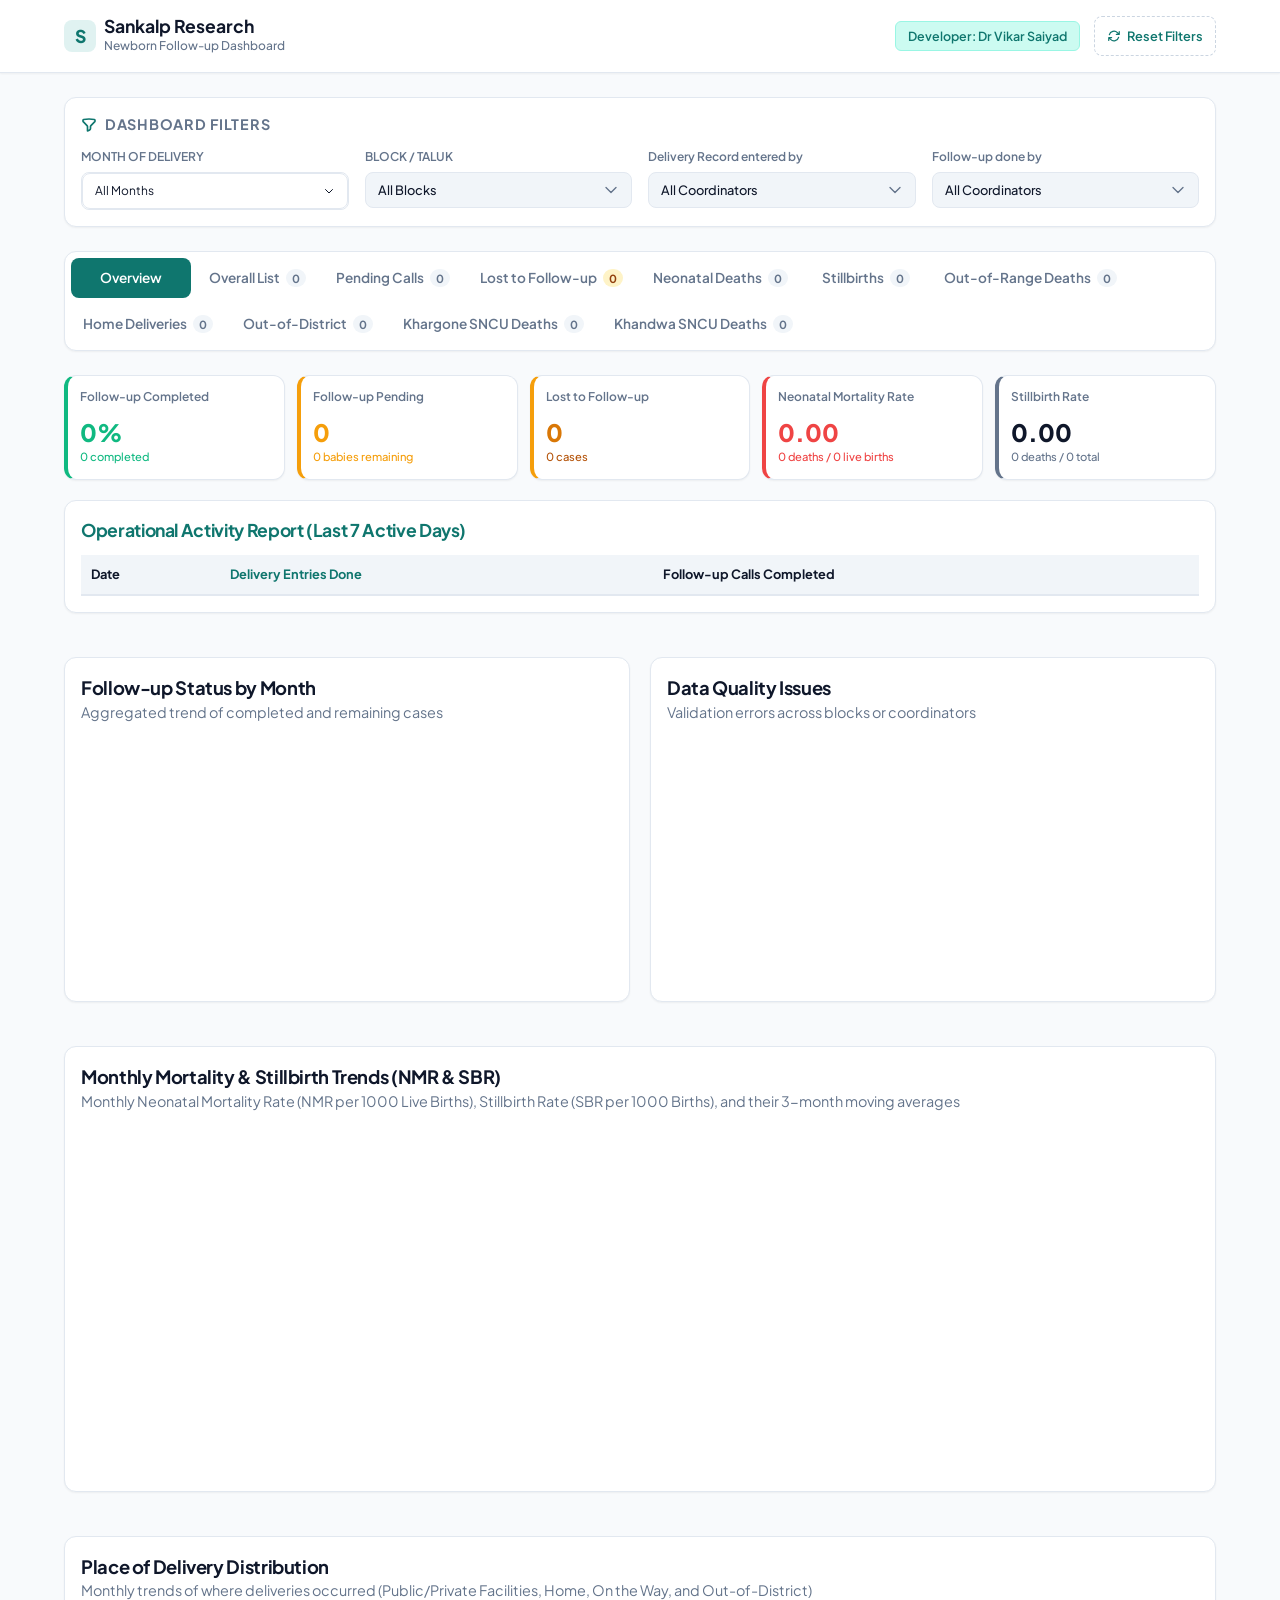
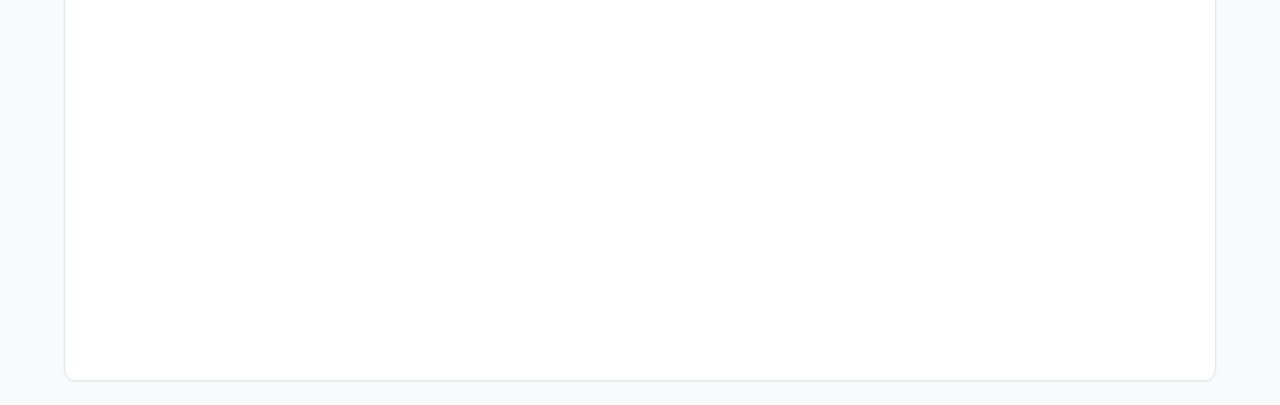
==== commit 4e145860: "Dashboard auto-update: 25-11-2026 11:38:03" ====
--- a/index.html
+++ b/index.html
@@ -4,7 +4,7 @@
     <meta charset="UTF-8">
     <meta name="viewport" content="width=device-width, initial-scale=1.0, maximum-scale=1.0, user-scalable=no">
     <title>Sankalp Follow-up Dashboard</title>
-    <link rel="stylesheet" href="templates/index.css?v=20261124100701">
+    <link rel="stylesheet" href="templates/index.css?v=20261125113754">
     <!-- Chart.js Standalone Bundle -->
     <script src="templates/chart.min.js"></script>
 </head>
@@ -1150,7 +1150,7 @@
     </div>
 
     <!-- Main Logic Script Reference (Bundled inline by script) -->
-    <script src="dashboard_data.js?v=20261124100701"></script>
-    <script src="templates/index.js?v=20261124100701"></script>
+    <script src="dashboard_data.js?v=20261125113754"></script>
+    <script src="templates/index.js?v=20261125113754"></script>
 </body>
 </html>
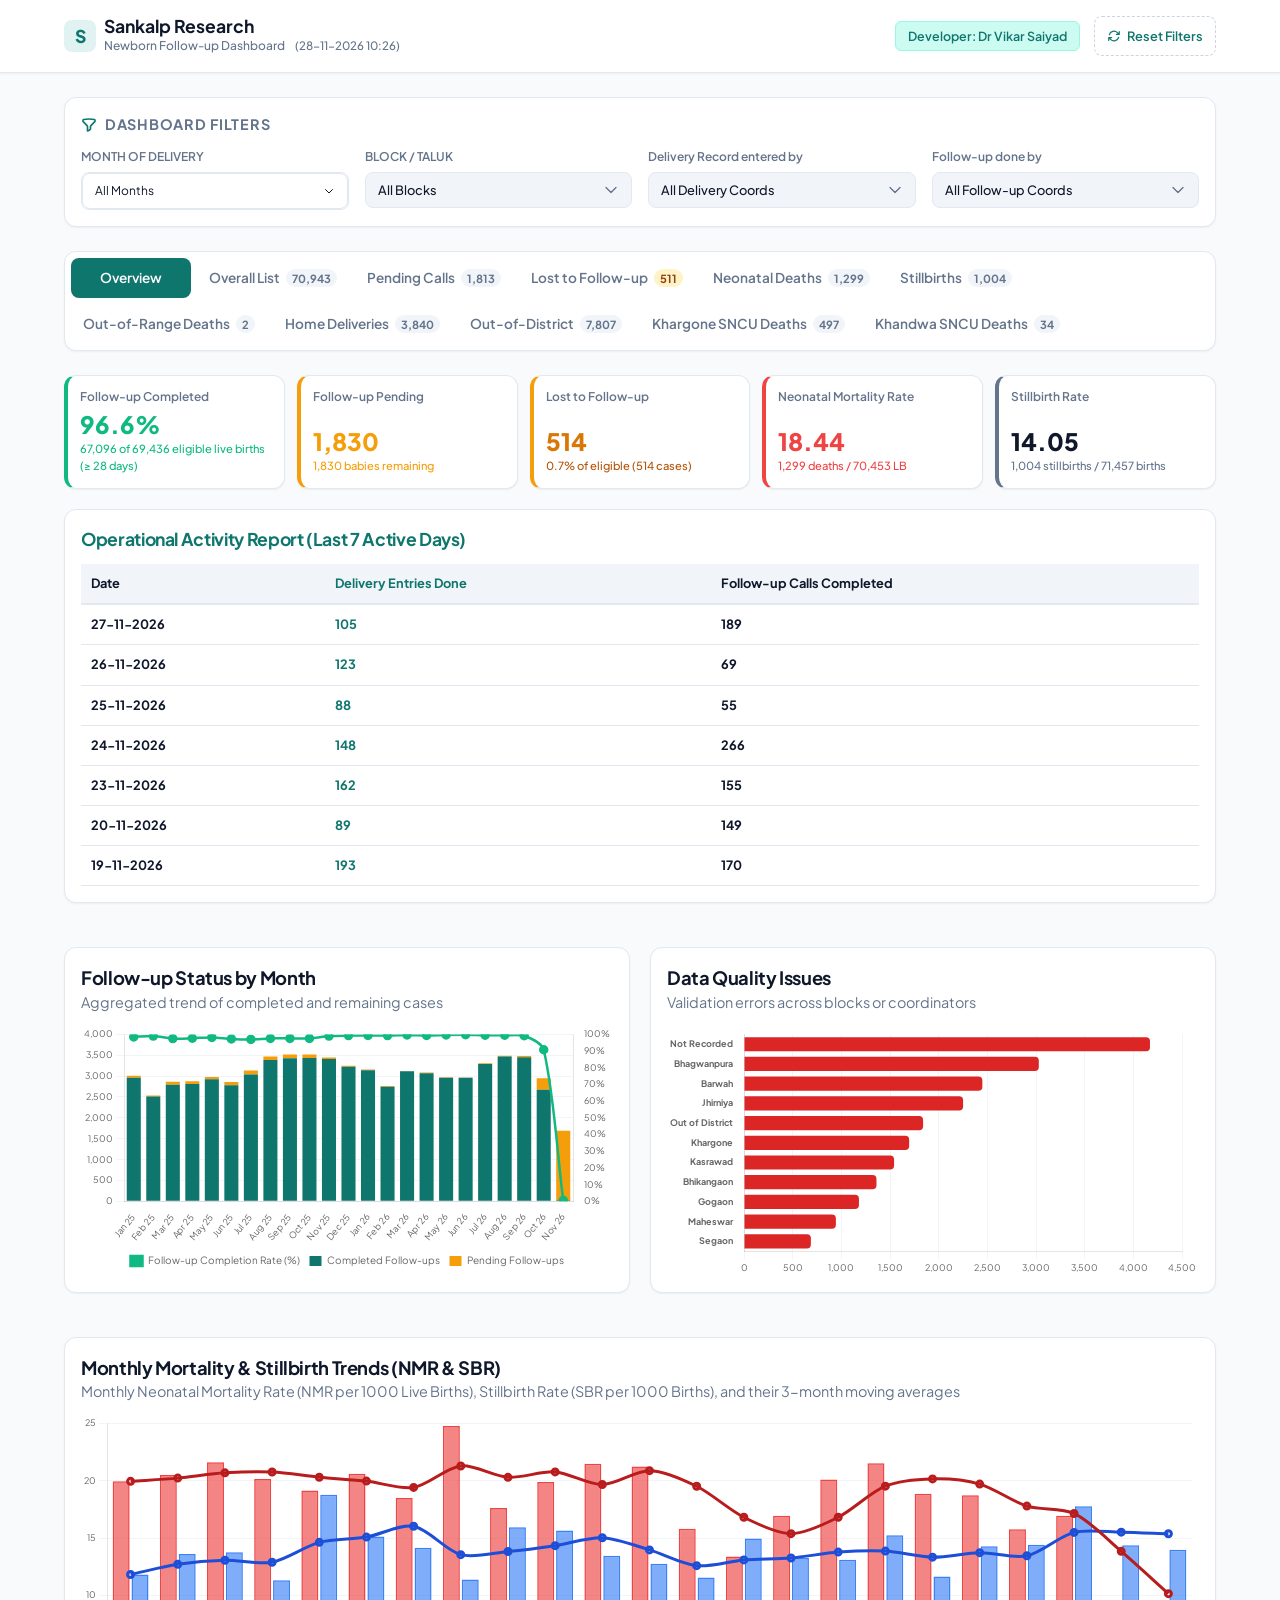
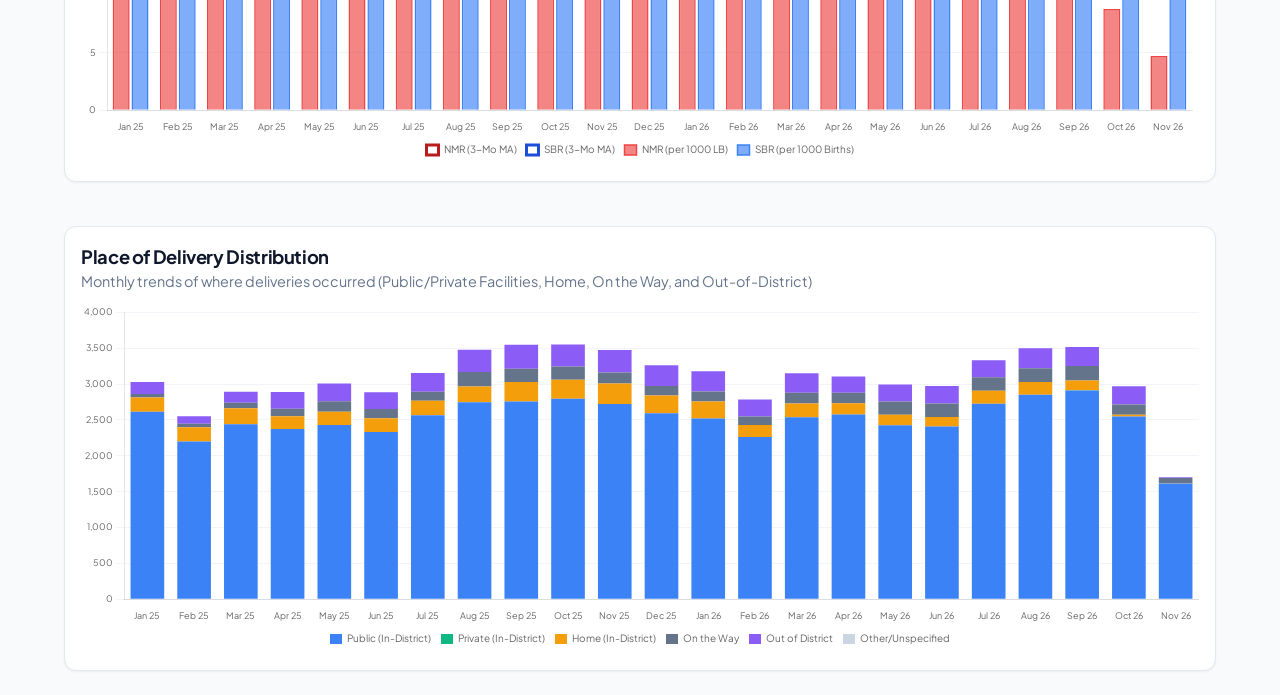
==== commit a3a0c89d: "Fix Place of Delivery subfilter and include Home deliveries in Neonatal Deaths and Stillbirths" ====
--- a/index.html
+++ b/index.html
@@ -4,7 +4,7 @@
     <meta charset="UTF-8">
     <meta name="viewport" content="width=device-width, initial-scale=1.0, maximum-scale=1.0, user-scalable=no">
     <title>Sankalp Follow-up Dashboard</title>
-    <link rel="stylesheet" href="templates/index.css?v=20261125113754">
+    <link rel="stylesheet" href="templates/index.css?v=20261128112712">
     <!-- Chart.js Standalone Bundle -->
     <script src="templates/chart.min.js"></script>
 </head>
@@ -377,9 +377,11 @@
                             <div class="filter-group-inline" style="margin-right: 12px; display: inline-flex; align-items: center; gap: 6px;">
                                 <label for="filter-pending-type" style="font-size: 0.65rem; font-weight: 700; color: var(--color-text-muted); text-transform: uppercase;">Follow-up Type</label>
                                 <select id="filter-pending-type" class="filter-select" style="font-size: 0.75rem; padding: 4px 8px; height: 32px; border: 1px solid var(--color-border); border-radius: var(--radius-sm); background: #fff; cursor: pointer; min-width: 250px;">
-                                    <option value="ALL">All Pending (Age >= 29 Days)</option>
-                                    <option value="D29">29th Day Follow-up (Age 29 Days)</option>
-                                    <option value="OVERDUE">Previous Pending Follow-ups (Age >= 30 Days)</option>
+                                    <option value="ALL">All Due & Overdue (Age >= 28 Days)</option>
+                                    <option value="D28">Due Today (Day 28 Follow-up)</option>
+                                    <option value="D29">Day 29 Follow-up</option>
+                                    <option value="OVERDUE">Overdue Follow-ups (Age >= 29 Days)</option>
+                                    <option value="ALL_COHORT">All Incomplete Cases (All Cohort Ages)</option>
                                 </select>
                             </div>
                             <div class="search-bar-wrap">
@@ -572,6 +574,7 @@
                                     <th class="sortable" data-sort="death_date">Death Date <span class="sort-indicator">↕</span></th>
                                     <th class="sortable" data-sort="age_at_death">Age at Death <span class="sort-indicator">↕</span></th>
                                     <th class="sortable" data-sort="place_of_death">Place of Death <span class="sort-indicator">↕</span></th>
+                                    <th class="sortable" data-sort="deliv_place">Place of Delivery <span class="sort-indicator">↕</span></th>
                                     <th class="sortable" data-sort="phone1">Phone <span class="sort-indicator">↕</span></th>
                                 </tr>
                             </thead>
@@ -640,10 +643,10 @@
                                 <option value="Baby 3">Baby 3</option>
                             </select>
                         </div>
-                        <div class="filter-group" style="margin: 0; min-width: 180px; display: flex; flex-direction: column;">
-                            <label for="filter-stillbirth-place" class="filter-label" style="font-size: 0.65rem; margin-bottom: 2px; font-weight:700; color: var(--color-text-muted);">FILTER BY PLACE NAME</label>
+                        <div class="filter-group" style="margin: 0; min-width: 200px; display: flex; flex-direction: column;">
+                            <label for="filter-stillbirth-place" class="filter-label" style="font-size: 0.65rem; margin-bottom: 2px; font-weight:700; color: var(--color-text-muted);">FILTER BY PLACE OF DELIVERY (COL BY)</label>
                             <select id="filter-stillbirth-place" class="filter-select" style="font-size: 0.75rem; padding: 4px 8px; height: 32px; width: 100%; border: 1px solid var(--color-border); border-radius: var(--radius-sm); background: #fff; cursor: pointer;">
-                                <option value="ALL">All Places</option>
+                                <option value="ALL">All Places of Delivery</option>
                             </select>
                         </div>
                     </div>
@@ -1150,7 +1153,7 @@
     </div>
 
     <!-- Main Logic Script Reference (Bundled inline by script) -->
-    <script src="dashboard_data.js?v=20261125113754"></script>
-    <script src="templates/index.js?v=20261125113754"></script>
+    <script src="dashboard_data.js?v=20261128112712"></script>
+    <script src="templates/index.js?v=20261128112712"></script>
 </body>
 </html>
